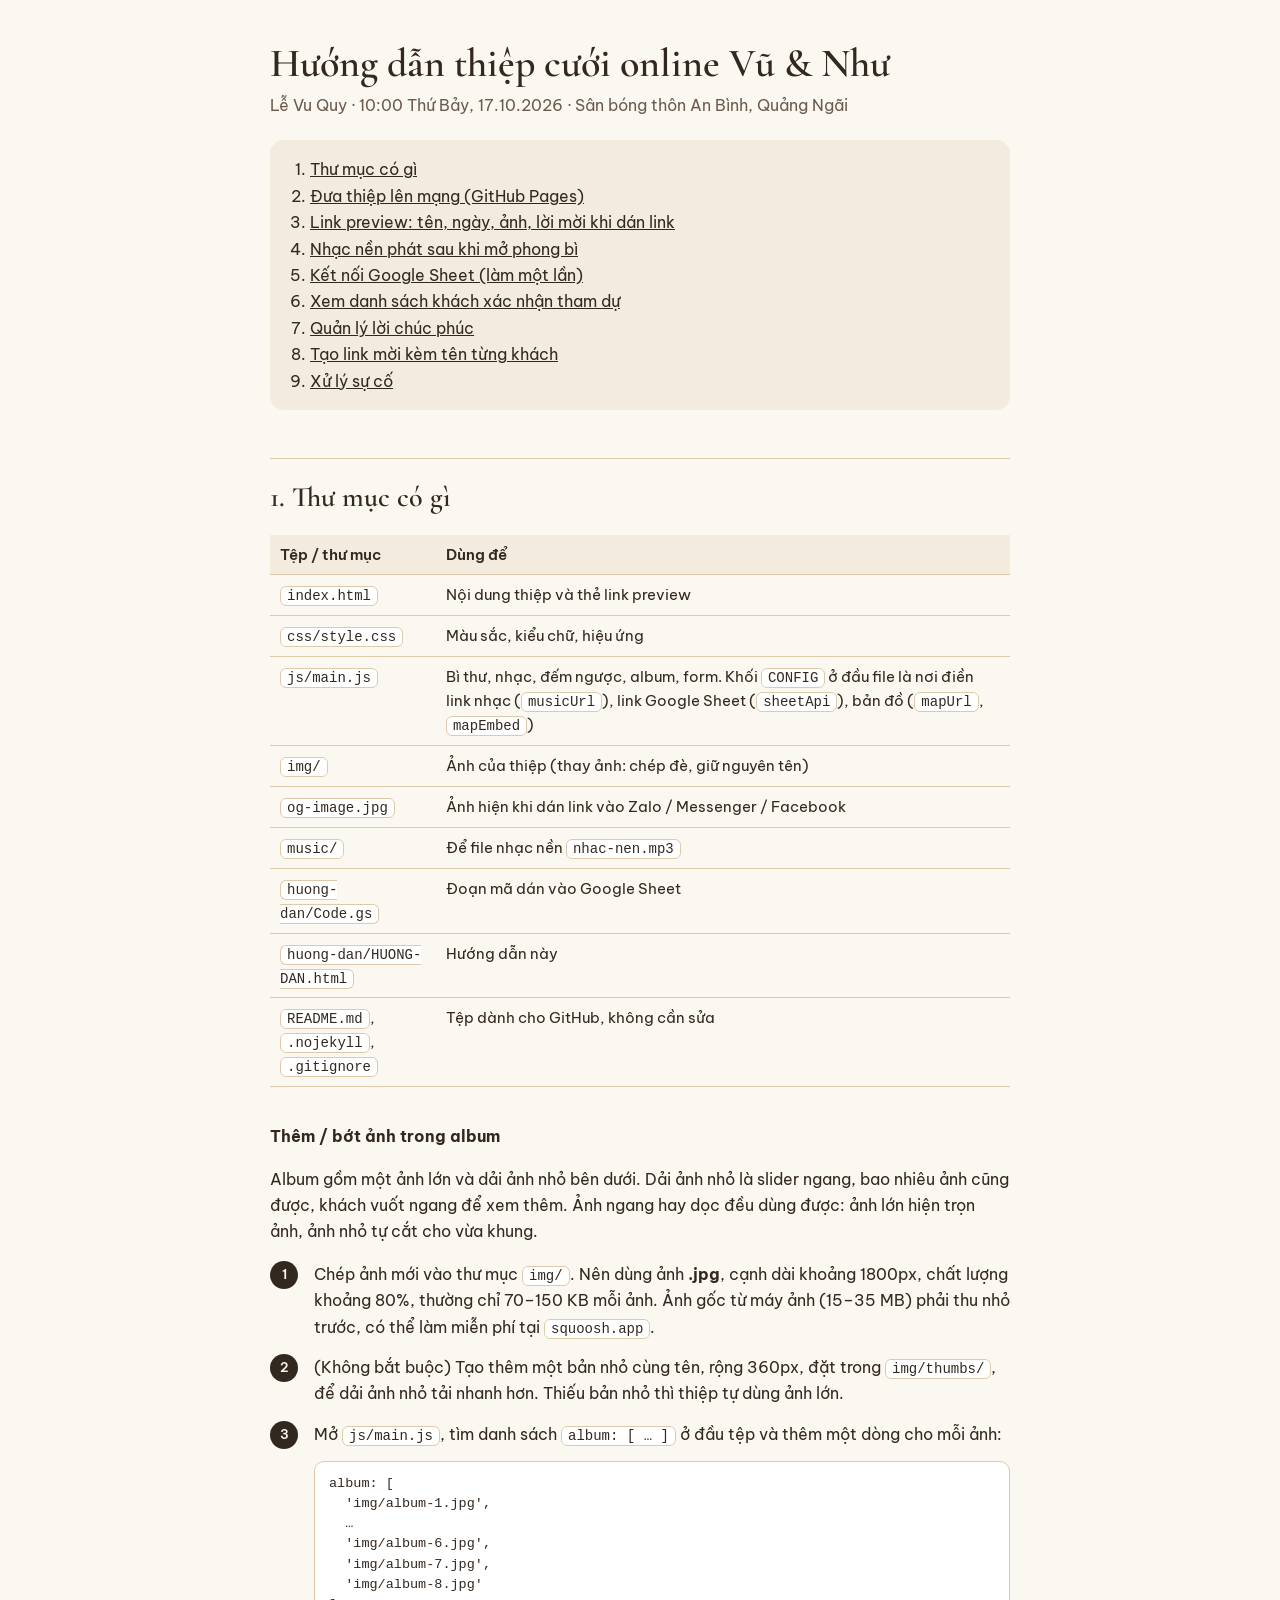
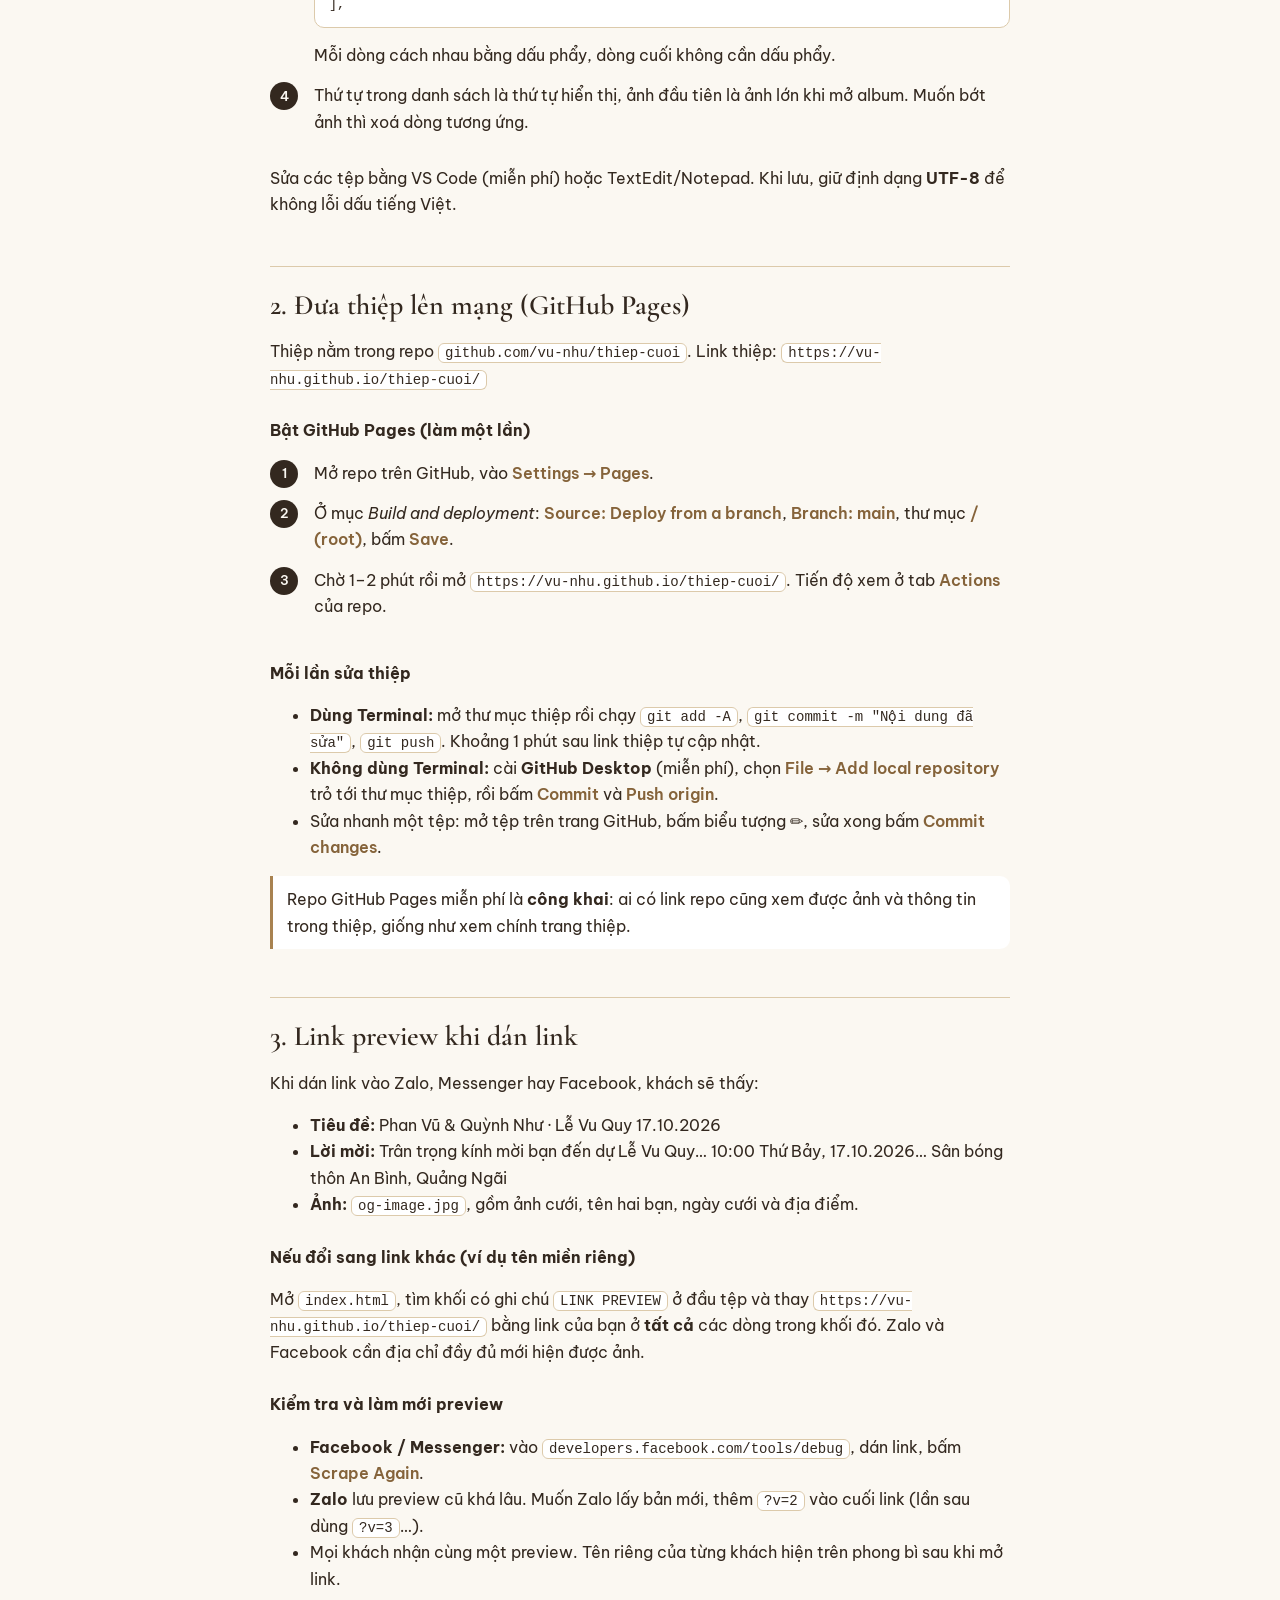
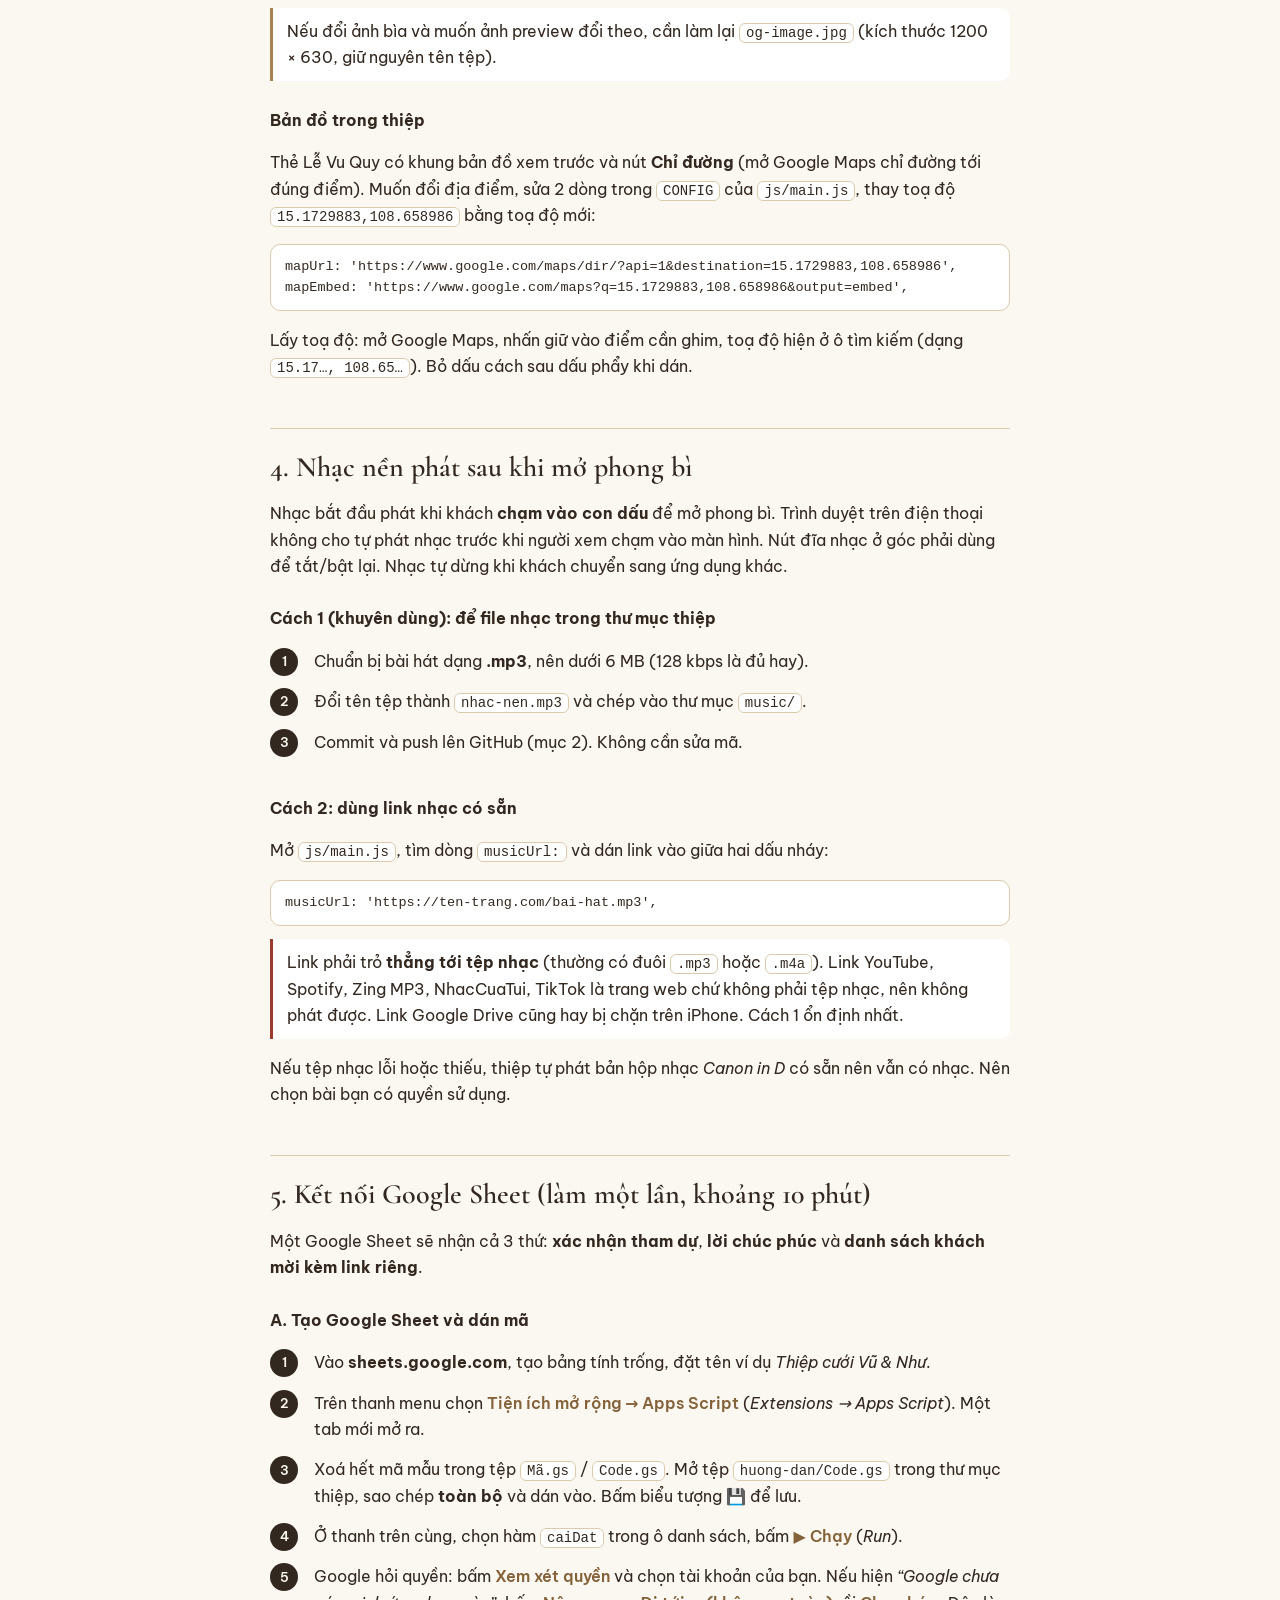
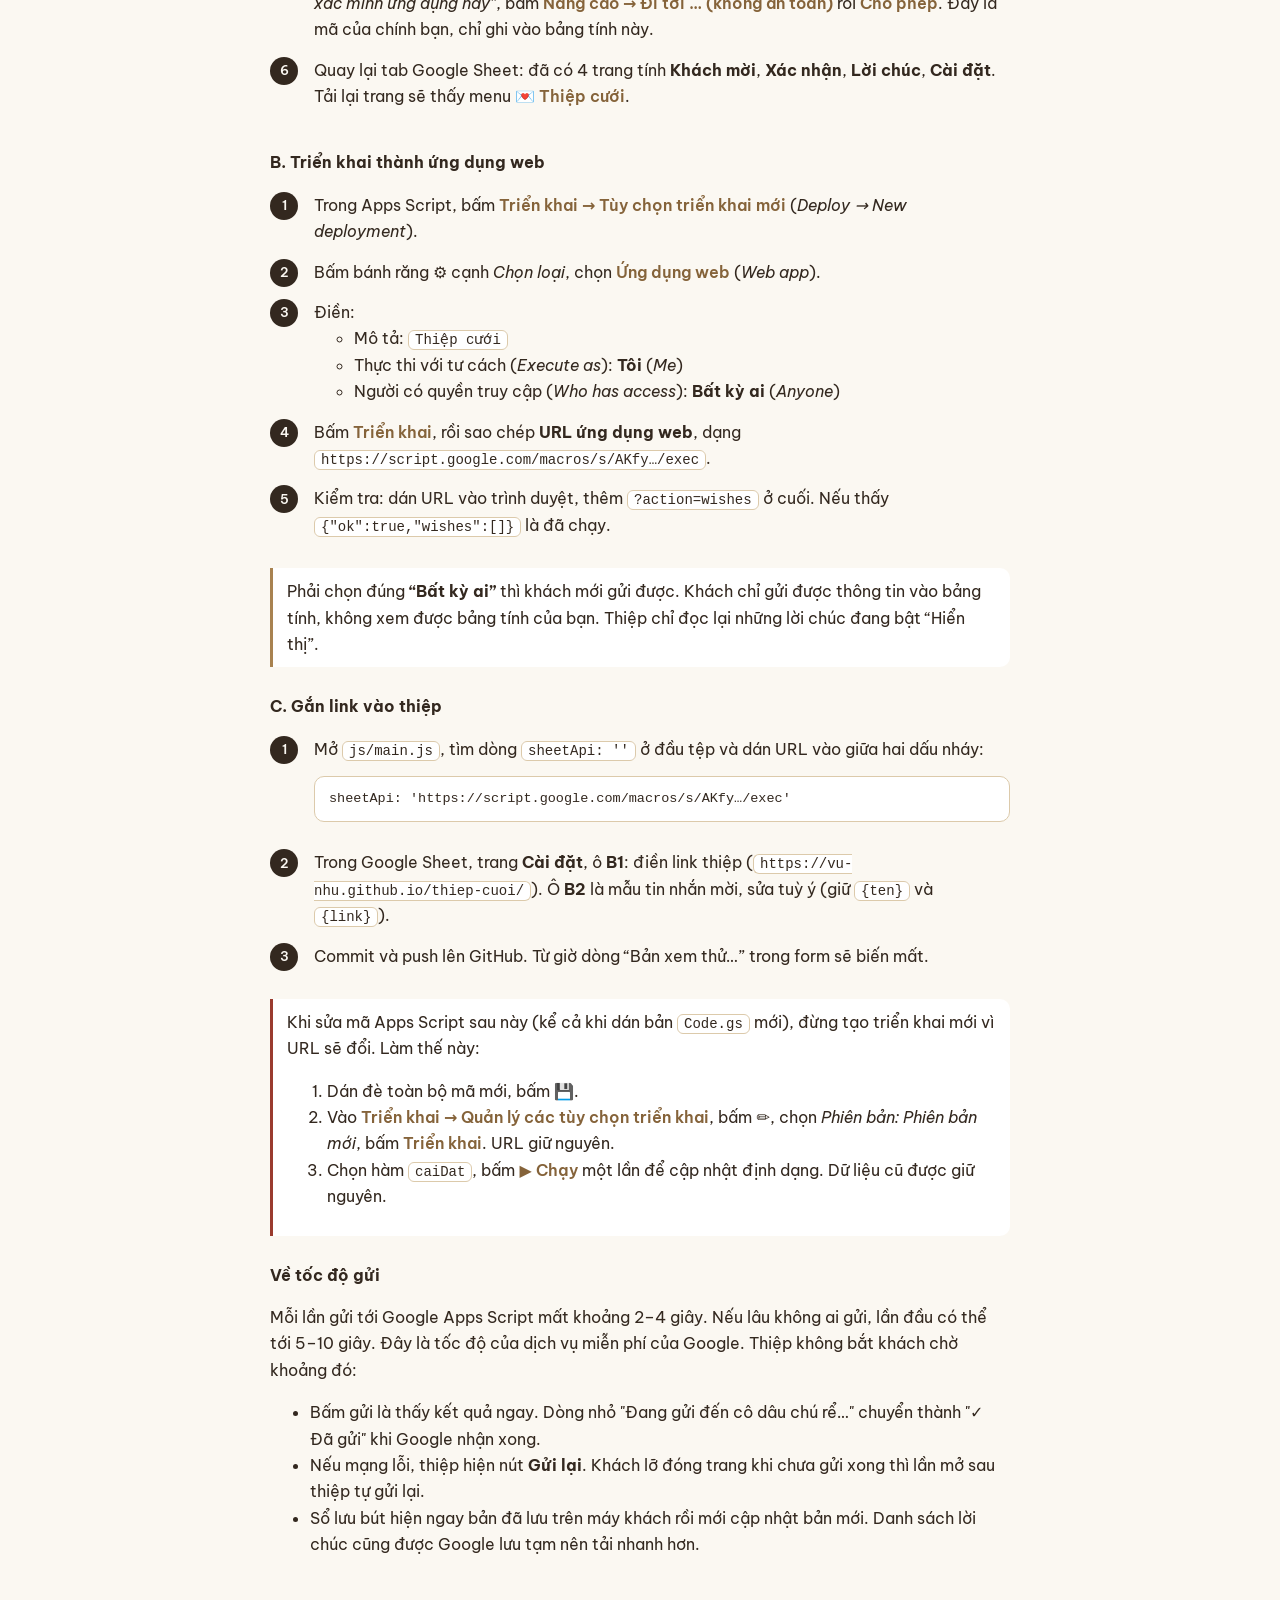
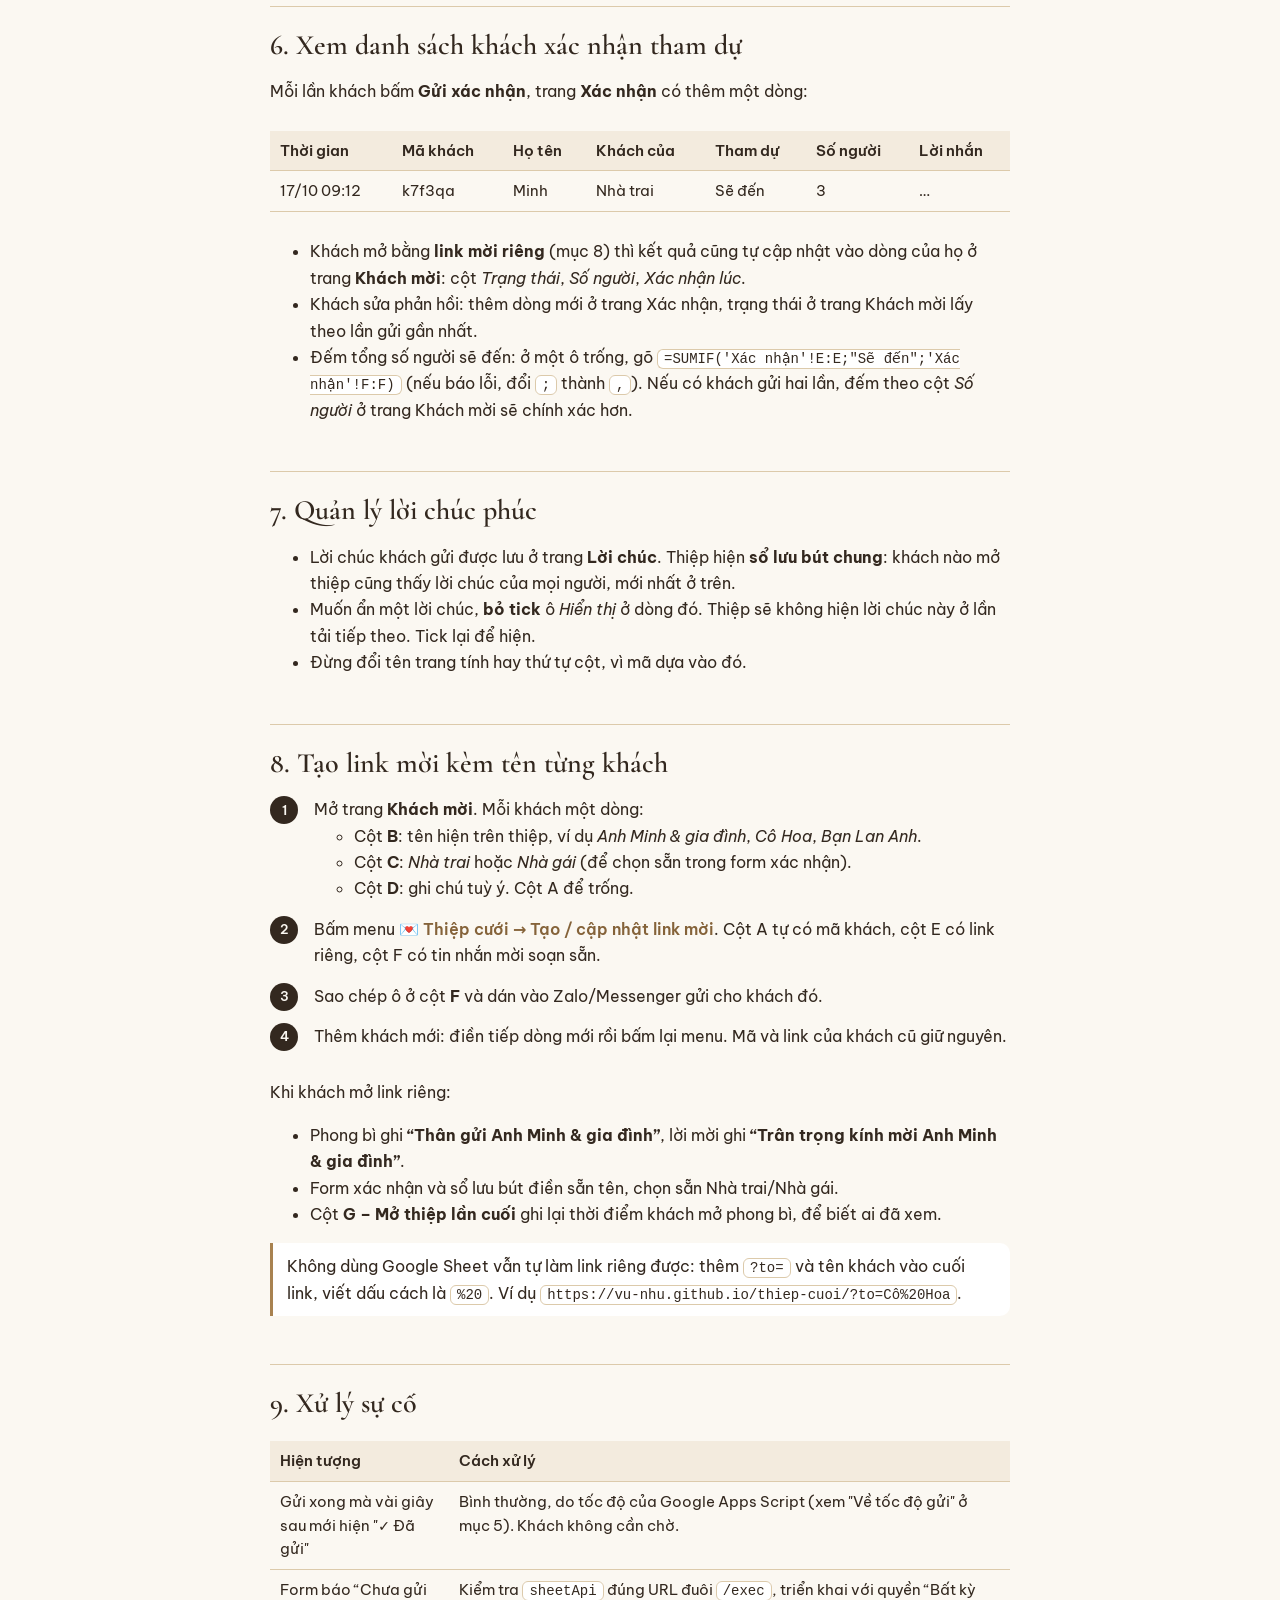
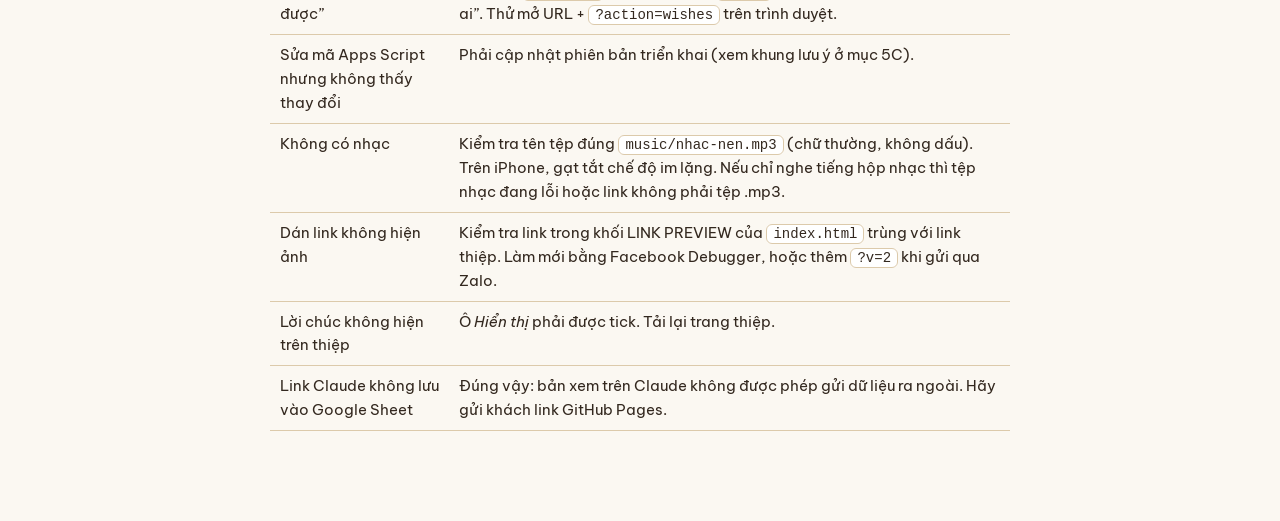
==== huong-dan/HUONG-DAN.html @ 5964a7c5 "Thiệp cưới online Phan Vũ & Quỳnh Như Lễ Vu Quy 17.10.2026. Trang tĩnh cho GitHub Pages: bì thư mở t" ====
<!doctype html>
<html lang="vi">
<head>
<meta charset="utf-8">
<meta name="viewport" content="width=device-width, initial-scale=1">
<title>Hướng dẫn thiệp cưới Vũ &amp; Như</title>
<link rel="stylesheet" href="https://fonts.googleapis.com/css2?family=Be+Vietnam+Pro:wght@400;500;600&family=Cormorant+Garamond:ital,wght@0,600;1,500&display=swap">
<style>
:root { --paper:#FBF8F2; --cream:#F3EBDE; --ink:#33281F; --ink2:#6B5B4D; --gold:#A88250; --gold-d:#85633A; --rule:#DCCAAB; --warn:#9A3B2E; }
* { box-sizing: border-box; }
body { margin: 0; background: var(--paper); color: var(--ink); font: 16px/1.65 "Be Vietnam Pro", system-ui, sans-serif; }
main { max-width: 780px; margin: 0 auto; padding: 40px 20px 80px; }
h1 { font: 600 40px/1.15 "Cormorant Garamond", Georgia, serif; margin: 0 0 6px; text-wrap: balance; }
h2 { font: 600 28px/1.2 "Cormorant Garamond", Georgia, serif; margin: 48px 0 10px; padding-top: 22px; border-top: 1px solid var(--rule); }
h3 { font-size: 16px; margin: 26px 0 6px; }
p.sub { color: var(--ink2); margin: 0 0 22px; }
nav { background: var(--cream); border-radius: 14px; padding: 16px 20px; }
nav ol { margin: 0; padding-left: 20px; } nav a { color: var(--ink); }
ol.steps { padding-left: 0; list-style: none; counter-reset: s; }
ol.steps > li { counter-increment: s; position: relative; padding: 0 0 14px 44px; }
ol.steps > li::before { content: counter(s); position: absolute; left: 0; top: 0; width: 28px; height: 28px; border-radius: 50%; background: var(--ink); color: var(--paper); font-size: 13px; font-weight: 600; display: grid; place-items: center; }
code, kbd { font: 14px/1.4 ui-monospace, SFMono-Regular, Menlo, monospace; background: #fff; border: 1px solid var(--rule); border-radius: 6px; padding: 1px 6px; overflow-wrap: anywhere; }
pre { background: #fff; border: 1px solid var(--rule); border-radius: 10px; padding: 12px 14px; overflow-x: auto; font: 13.5px/1.5 ui-monospace, Menlo, monospace; }
.menu { font-weight: 600; color: var(--gold-d); }
.note { background: #fff; border-left: 3px solid var(--gold); padding: 10px 14px; border-radius: 0 10px 10px 0; margin: 12px 0; }
.warn { border-left-color: var(--warn); }
table { width: 100%; border-collapse: collapse; margin: 10px 0; font-size: 14.5px; }
th, td { text-align: left; padding: 8px 10px; border-bottom: 1px solid var(--rule); vertical-align: top; }
th { background: var(--cream); font-weight: 600; }
.wrap { overflow-x: auto; }
</style>
</head>
<body>
<main>
<h1>Hướng dẫn thiệp cưới online Vũ &amp; Như</h1>
<p class="sub">Lễ Vu Quy · 10:00 Thứ Bảy, 17.10.2026 · Sân bóng thôn An Bình, Quảng Ngãi</p>

<nav>
<ol>
  <li><a href="#cau-truc">Thư mục có gì</a></li>
  <li><a href="#github">Đưa thiệp lên mạng (GitHub Pages)</a></li>
  <li><a href="#preview">Link preview: tên, ngày, ảnh, lời mời khi dán link</a></li>
  <li><a href="#nhac">Nhạc nền phát sau khi mở phong bì</a></li>
  <li><a href="#sheet">Kết nối Google Sheet (làm một lần)</a></li>
  <li><a href="#rsvp">Xem danh sách khách xác nhận tham dự</a></li>
  <li><a href="#loi-chuc">Quản lý lời chúc phúc</a></li>
  <li><a href="#link-moi">Tạo link mời kèm tên từng khách</a></li>
  <li><a href="#su-co">Xử lý sự cố</a></li>
</ol>
</nav>

<h2 id="cau-truc">1. Thư mục có gì</h2>
<div class="wrap"><table>
<tr><th>Tệp / thư mục</th><th>Dùng để</th></tr>
<tr><td><code>index.html</code></td><td>Nội dung thiệp và thẻ link preview</td></tr>
<tr><td><code>css/style.css</code></td><td>Màu sắc, kiểu chữ, hiệu ứng</td></tr>
<tr><td><code>js/main.js</code></td><td>Bì thư, nhạc, đếm ngược, album, form. Khối <code>CONFIG</code> ở đầu file là nơi điền link nhạc (<code>musicUrl</code>), link Google Sheet (<code>sheetApi</code>), bản đồ (<code>mapUrl</code>, <code>mapEmbed</code>)</td></tr>
<tr><td><code>img/</code></td><td>Ảnh của thiệp (thay ảnh: chép đè, giữ nguyên tên)</td></tr>
<tr><td><code>og-image.jpg</code></td><td>Ảnh hiện khi dán link vào Zalo / Messenger / Facebook</td></tr>
<tr><td><code>music/</code></td><td>Để file nhạc nền <code>nhac-nen.mp3</code></td></tr>
<tr><td><code>huong-dan/Code.gs</code></td><td>Đoạn mã dán vào Google Sheet</td></tr>
<tr><td><code>huong-dan/HUONG-DAN.html</code></td><td>Hướng dẫn này</td></tr>
<tr><td><code>README.md</code>, <code>.nojekyll</code>, <code>.gitignore</code></td><td>Tệp dành cho GitHub, không cần sửa</td></tr>
</table></div>
<h3>Thêm / bớt ảnh trong album</h3>
<p>Album gồm một ảnh lớn và dải ảnh nhỏ bên dưới. Dải ảnh nhỏ là slider ngang, bao nhiêu ảnh cũng được, khách vuốt ngang để xem thêm. Ảnh ngang hay dọc đều dùng được: ảnh lớn hiện trọn ảnh, ảnh nhỏ tự cắt cho vừa khung.</p>
<ol class="steps">
  <li>Chép ảnh mới vào thư mục <code>img/</code>. Nên dùng ảnh <strong>.jpg</strong>, cạnh dài khoảng 1800px, chất lượng khoảng 80%, thường chỉ 70–150 KB mỗi ảnh. Ảnh gốc từ máy ảnh (15–35 MB) phải thu nhỏ trước, có thể làm miễn phí tại <code>squoosh.app</code>.</li>
  <li>(Không bắt buộc) Tạo thêm một bản nhỏ cùng tên, rộng 360px, đặt trong <code>img/thumbs/</code>, để dải ảnh nhỏ tải nhanh hơn. Thiếu bản nhỏ thì thiệp tự dùng ảnh lớn.</li>
  <li>Mở <code>js/main.js</code>, tìm danh sách <code>album: [ … ]</code> ở đầu tệp và thêm một dòng cho mỗi ảnh:
<pre>album: [
  'img/album-1.jpg',
  …
  'img/album-6.jpg',
  'img/album-7.jpg',
  'img/album-8.jpg'
],</pre>
  Mỗi dòng cách nhau bằng dấu phẩy, dòng cuối không cần dấu phẩy.</li>
  <li>Thứ tự trong danh sách là thứ tự hiển thị, ảnh đầu tiên là ảnh lớn khi mở album. Muốn bớt ảnh thì xoá dòng tương ứng.</li>
</ol>
<p>Sửa các tệp bằng VS Code (miễn phí) hoặc TextEdit/Notepad. Khi lưu, giữ định dạng <strong>UTF-8</strong> để không lỗi dấu tiếng Việt.</p>

<h2 id="github">2. Đưa thiệp lên mạng (GitHub Pages)</h2>
<p>Thiệp nằm trong repo <code>github.com/vu-nhu/thiep-cuoi</code>. Link thiệp: <code>https://vu-nhu.github.io/thiep-cuoi/</code></p>
<h3>Bật GitHub Pages (làm một lần)</h3>
<ol class="steps">
  <li>Mở repo trên GitHub, vào <span class="menu">Settings → Pages</span>.</li>
  <li>Ở mục <em>Build and deployment</em>: <span class="menu">Source: Deploy from a branch</span>, <span class="menu">Branch: main</span>, thư mục <span class="menu">/ (root)</span>, bấm <span class="menu">Save</span>.</li>
  <li>Chờ 1–2 phút rồi mở <code>https://vu-nhu.github.io/thiep-cuoi/</code>. Tiến độ xem ở tab <span class="menu">Actions</span> của repo.</li>
</ol>
<h3>Mỗi lần sửa thiệp</h3>
<ul>
  <li><strong>Dùng Terminal:</strong> mở thư mục thiệp rồi chạy <code>git add -A</code>, <code>git commit -m "Nội dung đã sửa"</code>, <code>git push</code>. Khoảng 1 phút sau link thiệp tự cập nhật.</li>
  <li><strong>Không dùng Terminal:</strong> cài <strong>GitHub Desktop</strong> (miễn phí), chọn <span class="menu">File → Add local repository</span> trỏ tới thư mục thiệp, rồi bấm <span class="menu">Commit</span> và <span class="menu">Push origin</span>.</li>
  <li>Sửa nhanh một tệp: mở tệp trên trang GitHub, bấm biểu tượng ✏️, sửa xong bấm <span class="menu">Commit changes</span>.</li>
</ul>
<div class="note">Repo GitHub Pages miễn phí là <strong>công khai</strong>: ai có link repo cũng xem được ảnh và thông tin trong thiệp, giống như xem chính trang thiệp.</div>

<h2 id="preview">3. Link preview khi dán link</h2>
<p>Khi dán link vào Zalo, Messenger hay Facebook, khách sẽ thấy:</p>
<ul>
  <li><strong>Tiêu đề:</strong> Phan Vũ &amp; Quỳnh Như · Lễ Vu Quy 17.10.2026</li>
  <li><strong>Lời mời:</strong> Trân trọng kính mời bạn đến dự Lễ Vu Quy… 10:00 Thứ Bảy, 17.10.2026… Sân bóng thôn An Bình, Quảng Ngãi</li>
  <li><strong>Ảnh:</strong> <code>og-image.jpg</code>, gồm ảnh cưới, tên hai bạn, ngày cưới và địa điểm.</li>
</ul>
<h3>Nếu đổi sang link khác (ví dụ tên miền riêng)</h3>
<p>Mở <code>index.html</code>, tìm khối có ghi chú <code>LINK PREVIEW</code> ở đầu tệp và thay <code>https://vu-nhu.github.io/thiep-cuoi/</code> bằng link của bạn ở <strong>tất cả</strong> các dòng trong khối đó. Zalo và Facebook cần địa chỉ đầy đủ mới hiện được ảnh.</p>
<h3>Kiểm tra và làm mới preview</h3>
<ul>
  <li><strong>Facebook / Messenger:</strong> vào <code>developers.facebook.com/tools/debug</code>, dán link, bấm <span class="menu">Scrape Again</span>.</li>
  <li><strong>Zalo</strong> lưu preview cũ khá lâu. Muốn Zalo lấy bản mới, thêm <code>?v=2</code> vào cuối link (lần sau dùng <code>?v=3</code>…).</li>
  <li>Mọi khách nhận cùng một preview. Tên riêng của từng khách hiện trên phong bì sau khi mở link.</li>
</ul>
<div class="note">Nếu đổi ảnh bìa và muốn ảnh preview đổi theo, cần làm lại <code>og-image.jpg</code> (kích thước 1200 × 630, giữ nguyên tên tệp).</div>

<h3>Bản đồ trong thiệp</h3>
<p>Thẻ Lễ Vu Quy có khung bản đồ xem trước và nút <strong>Chỉ đường</strong> (mở Google Maps chỉ đường tới đúng điểm). Muốn đổi địa điểm, sửa 2 dòng trong <code>CONFIG</code> của <code>js/main.js</code>, thay toạ độ <code>15.1729883,108.658986</code> bằng toạ độ mới:</p>
<pre>mapUrl: 'https://www.google.com/maps/dir/?api=1&amp;destination=15.1729883,108.658986',
mapEmbed: 'https://www.google.com/maps?q=15.1729883,108.658986&amp;output=embed',</pre>
<p>Lấy toạ độ: mở Google Maps, nhấn giữ vào điểm cần ghim, toạ độ hiện ở ô tìm kiếm (dạng <code>15.17…, 108.65…</code>). Bỏ dấu cách sau dấu phẩy khi dán.</p>

<h2 id="nhac">4. Nhạc nền phát sau khi mở phong bì</h2>
<p>Nhạc bắt đầu phát khi khách <strong>chạm vào con dấu</strong> để mở phong bì. Trình duyệt trên điện thoại không cho tự phát nhạc trước khi người xem chạm vào màn hình. Nút đĩa nhạc ở góc phải dùng để tắt/bật lại. Nhạc tự dừng khi khách chuyển sang ứng dụng khác.</p>
<h3>Cách 1 (khuyên dùng): để file nhạc trong thư mục thiệp</h3>
<ol class="steps">
  <li>Chuẩn bị bài hát dạng <strong>.mp3</strong>, nên dưới 6 MB (128 kbps là đủ hay).</li>
  <li>Đổi tên tệp thành <code>nhac-nen.mp3</code> và chép vào thư mục <code>music/</code>.</li>
  <li>Commit và push lên GitHub (mục 2). Không cần sửa mã.</li>
</ol>
<h3>Cách 2: dùng link nhạc có sẵn</h3>
<p>Mở <code>js/main.js</code>, tìm dòng <code>musicUrl:</code> và dán link vào giữa hai dấu nháy:</p>
<pre>musicUrl: 'https://ten-trang.com/bai-hat.mp3',</pre>
<div class="note warn">Link phải trỏ <strong>thẳng tới tệp nhạc</strong> (thường có đuôi <code>.mp3</code> hoặc <code>.m4a</code>). Link YouTube, Spotify, Zing MP3, NhacCuaTui, TikTok là trang web chứ không phải tệp nhạc, nên không phát được. Link Google Drive cũng hay bị chặn trên iPhone. Cách 1 ổn định nhất.</div>
<p>Nếu tệp nhạc lỗi hoặc thiếu, thiệp tự phát bản hộp nhạc <em>Canon in D</em> có sẵn nên vẫn có nhạc. Nên chọn bài bạn có quyền sử dụng.</p>

<h2 id="sheet">5. Kết nối Google Sheet (làm một lần, khoảng 10 phút)</h2>
<p>Một Google Sheet sẽ nhận cả 3 thứ: <strong>xác nhận tham dự</strong>, <strong>lời chúc phúc</strong> và <strong>danh sách khách mời kèm link riêng</strong>.</p>

<h3>A. Tạo Google Sheet và dán mã</h3>
<ol class="steps">
  <li>Vào <strong>sheets.google.com</strong>, tạo bảng tính trống, đặt tên ví dụ <em>Thiệp cưới Vũ &amp; Như</em>.</li>
  <li>Trên thanh menu chọn <span class="menu">Tiện ích mở rộng → Apps Script</span> (<em>Extensions → Apps Script</em>). Một tab mới mở ra.</li>
  <li>Xoá hết mã mẫu trong tệp <code>Mã.gs</code> / <code>Code.gs</code>. Mở tệp <code>huong-dan/Code.gs</code> trong thư mục thiệp, sao chép <strong>toàn bộ</strong> và dán vào. Bấm biểu tượng 💾 để lưu.</li>
  <li>Ở thanh trên cùng, chọn hàm <code>caiDat</code> trong ô danh sách, bấm <span class="menu">▶ Chạy</span> (<em>Run</em>).</li>
  <li>Google hỏi quyền: bấm <span class="menu">Xem xét quyền</span> và chọn tài khoản của bạn. Nếu hiện <em>“Google chưa xác minh ứng dụng này”</em>, bấm <span class="menu">Nâng cao → Đi tới … (không an toàn)</span> rồi <span class="menu">Cho phép</span>. Đây là mã của chính bạn, chỉ ghi vào bảng tính này.</li>
  <li>Quay lại tab Google Sheet: đã có 4 trang tính <strong>Khách mời</strong>, <strong>Xác nhận</strong>, <strong>Lời chúc</strong>, <strong>Cài đặt</strong>. Tải lại trang sẽ thấy menu <span class="menu">💌 Thiệp cưới</span>.</li>
</ol>

<h3>B. Triển khai thành ứng dụng web</h3>
<ol class="steps">
  <li>Trong Apps Script, bấm <span class="menu">Triển khai → Tùy chọn triển khai mới</span> (<em>Deploy → New deployment</em>).</li>
  <li>Bấm bánh răng ⚙ cạnh <em>Chọn loại</em>, chọn <span class="menu">Ứng dụng web</span> (<em>Web app</em>).</li>
  <li>Điền:
    <ul>
      <li>Mô tả: <code>Thiệp cưới</code></li>
      <li>Thực thi với tư cách (<em>Execute as</em>): <strong>Tôi</strong> (<em>Me</em>)</li>
      <li>Người có quyền truy cập (<em>Who has access</em>): <strong>Bất kỳ ai</strong> (<em>Anyone</em>)</li>
    </ul>
  </li>
  <li>Bấm <span class="menu">Triển khai</span>, rồi sao chép <strong>URL ứng dụng web</strong>, dạng <code>https://script.google.com/macros/s/AKfy…/exec</code>.</li>
  <li>Kiểm tra: dán URL vào trình duyệt, thêm <code>?action=wishes</code> ở cuối. Nếu thấy <code>{"ok":true,"wishes":[]}</code> là đã chạy.</li>
</ol>
<div class="note">Phải chọn đúng <strong>“Bất kỳ ai”</strong> thì khách mới gửi được. Khách chỉ gửi được thông tin vào bảng tính, không xem được bảng tính của bạn. Thiệp chỉ đọc lại những lời chúc đang bật “Hiển thị”.</div>

<h3>C. Gắn link vào thiệp</h3>
<ol class="steps">
  <li>Mở <code>js/main.js</code>, tìm dòng <code>sheetApi: ''</code> ở đầu tệp và dán URL vào giữa hai dấu nháy:
<pre>sheetApi: 'https://script.google.com/macros/s/AKfy…/exec'</pre></li>
  <li>Trong Google Sheet, trang <strong>Cài đặt</strong>, ô <strong>B1</strong>: điền link thiệp (<code>https://vu-nhu.github.io/thiep-cuoi/</code>). Ô <strong>B2</strong> là mẫu tin nhắn mời, sửa tuỳ ý (giữ <code>{ten}</code> và <code>{link}</code>).</li>
  <li>Commit và push lên GitHub. Từ giờ dòng “Bản xem thử…” trong form sẽ biến mất.</li>
</ol>
<div class="note warn">Khi sửa mã Apps Script sau này (kể cả khi dán bản <code>Code.gs</code> mới), đừng tạo triển khai mới vì URL sẽ đổi. Làm thế này:
<ol>
  <li>Dán đè toàn bộ mã mới, bấm 💾.</li>
  <li>Vào <span class="menu">Triển khai → Quản lý các tùy chọn triển khai</span>, bấm ✏️, chọn <em>Phiên bản: Phiên bản mới</em>, bấm <span class="menu">Triển khai</span>. URL giữ nguyên.</li>
  <li>Chọn hàm <code>caiDat</code>, bấm <span class="menu">▶ Chạy</span> một lần để cập nhật định dạng. Dữ liệu cũ được giữ nguyên.</li>
</ol></div>
<h3>Về tốc độ gửi</h3>
<p>Mỗi lần gửi tới Google Apps Script mất khoảng 2–4 giây. Nếu lâu không ai gửi, lần đầu có thể tới 5–10 giây. Đây là tốc độ của dịch vụ miễn phí của Google. Thiệp không bắt khách chờ khoảng đó:</p>
<ul>
  <li>Bấm gửi là thấy kết quả ngay. Dòng nhỏ "Đang gửi đến cô dâu chú rể…" chuyển thành "✓ Đã gửi" khi Google nhận xong.</li>
  <li>Nếu mạng lỗi, thiệp hiện nút <strong>Gửi lại</strong>. Khách lỡ đóng trang khi chưa gửi xong thì lần mở sau thiệp tự gửi lại.</li>
  <li>Sổ lưu bút hiện ngay bản đã lưu trên máy khách rồi mới cập nhật bản mới. Danh sách lời chúc cũng được Google lưu tạm nên tải nhanh hơn.</li>
</ul>

<h2 id="rsvp">6. Xem danh sách khách xác nhận tham dự</h2>
<p>Mỗi lần khách bấm <strong>Gửi xác nhận</strong>, trang <strong>Xác nhận</strong> có thêm một dòng:</p>
<div class="wrap"><table>
<tr><th>Thời gian</th><th>Mã khách</th><th>Họ tên</th><th>Khách của</th><th>Tham dự</th><th>Số người</th><th>Lời nhắn</th></tr>
<tr><td>17/10 09:12</td><td>k7f3qa</td><td>Minh</td><td>Nhà trai</td><td>Sẽ đến</td><td>3</td><td>…</td></tr>
</table></div>
<ul>
  <li>Khách mở bằng <strong>link mời riêng</strong> (mục 8) thì kết quả cũng tự cập nhật vào dòng của họ ở trang <strong>Khách mời</strong>: cột <em>Trạng thái</em>, <em>Số người</em>, <em>Xác nhận lúc</em>.</li>
  <li>Khách sửa phản hồi: thêm dòng mới ở trang Xác nhận, trạng thái ở trang Khách mời lấy theo lần gửi gần nhất.</li>
  <li>Đếm tổng số người sẽ đến: ở một ô trống, gõ <code>=SUMIF('Xác nhận'!E:E;"Sẽ đến";'Xác nhận'!F:F)</code> (nếu báo lỗi, đổi <code>;</code> thành <code>,</code>). Nếu có khách gửi hai lần, đếm theo cột <em>Số người</em> ở trang Khách mời sẽ chính xác hơn.</li>
</ul>

<h2 id="loi-chuc">7. Quản lý lời chúc phúc</h2>
<ul>
  <li>Lời chúc khách gửi được lưu ở trang <strong>Lời chúc</strong>. Thiệp hiện <strong>sổ lưu bút chung</strong>: khách nào mở thiệp cũng thấy lời chúc của mọi người, mới nhất ở trên.</li>
  <li>Muốn ẩn một lời chúc, <strong>bỏ tick</strong> ô <em>Hiển thị</em> ở dòng đó. Thiệp sẽ không hiện lời chúc này ở lần tải tiếp theo. Tick lại để hiện.</li>
  <li>Đừng đổi tên trang tính hay thứ tự cột, vì mã dựa vào đó.</li>
</ul>

<h2 id="link-moi">8. Tạo link mời kèm tên từng khách</h2>
<ol class="steps">
  <li>Mở trang <strong>Khách mời</strong>. Mỗi khách một dòng:
    <ul>
      <li>Cột <strong>B</strong>: tên hiện trên thiệp, ví dụ <em>Anh Minh &amp; gia đình</em>, <em>Cô Hoa</em>, <em>Bạn Lan Anh</em>.</li>
      <li>Cột <strong>C</strong>: <em>Nhà trai</em> hoặc <em>Nhà gái</em> (để chọn sẵn trong form xác nhận).</li>
      <li>Cột <strong>D</strong>: ghi chú tuỳ ý. Cột A để trống.</li>
    </ul>
  </li>
  <li>Bấm menu <span class="menu">💌 Thiệp cưới → Tạo / cập nhật link mời</span>. Cột A tự có mã khách, cột E có link riêng, cột F có tin nhắn mời soạn sẵn.</li>
  <li>Sao chép ô ở cột <strong>F</strong> và dán vào Zalo/Messenger gửi cho khách đó.</li>
  <li>Thêm khách mới: điền tiếp dòng mới rồi bấm lại menu. Mã và link của khách cũ giữ nguyên.</li>
</ol>
<p>Khi khách mở link riêng:</p>
<ul>
  <li>Phong bì ghi <strong>“Thân gửi Anh Minh &amp; gia đình”</strong>, lời mời ghi <strong>“Trân trọng kính mời Anh Minh &amp; gia đình”</strong>.</li>
  <li>Form xác nhận và sổ lưu bút điền sẵn tên, chọn sẵn Nhà trai/Nhà gái.</li>
  <li>Cột <strong>G – Mở thiệp lần cuối</strong> ghi lại thời điểm khách mở phong bì, để biết ai đã xem.</li>
</ul>
<div class="note">Không dùng Google Sheet vẫn tự làm link riêng được: thêm <code>?to=</code> và tên khách vào cuối link, viết dấu cách là <code>%20</code>. Ví dụ <code>https://vu-nhu.github.io/thiep-cuoi/?to=Cô%20Hoa</code>.</div>

<h2 id="su-co">9. Xử lý sự cố</h2>
<div class="wrap"><table>
<tr><th>Hiện tượng</th><th>Cách xử lý</th></tr>
<tr><td>Gửi xong mà vài giây sau mới hiện "✓ Đã gửi"</td><td>Bình thường, do tốc độ của Google Apps Script (xem "Về tốc độ gửi" ở mục 5). Khách không cần chờ.</td></tr>
<tr><td>Form báo “Chưa gửi được”</td><td>Kiểm tra <code>sheetApi</code> đúng URL đuôi <code>/exec</code>, triển khai với quyền “Bất kỳ ai”. Thử mở URL + <code>?action=wishes</code> trên trình duyệt.</td></tr>
<tr><td>Sửa mã Apps Script nhưng không thấy thay đổi</td><td>Phải cập nhật phiên bản triển khai (xem khung lưu ý ở mục 5C).</td></tr>
<tr><td>Không có nhạc</td><td>Kiểm tra tên tệp đúng <code>music/nhac-nen.mp3</code> (chữ thường, không dấu). Trên iPhone, gạt tắt chế độ im lặng. Nếu chỉ nghe tiếng hộp nhạc thì tệp nhạc đang lỗi hoặc link không phải tệp .mp3.</td></tr>
<tr><td>Dán link không hiện ảnh</td><td>Kiểm tra link trong khối LINK PREVIEW của <code>index.html</code> trùng với link thiệp. Làm mới bằng Facebook Debugger, hoặc thêm <code>?v=2</code> khi gửi qua Zalo.</td></tr>
<tr><td>Lời chúc không hiện trên thiệp</td><td>Ô <em>Hiển thị</em> phải được tick. Tải lại trang thiệp.</td></tr>
<tr><td>Link Claude không lưu vào Google Sheet</td><td>Đúng vậy: bản xem trên Claude không được phép gửi dữ liệu ra ngoài. Hãy gửi khách link GitHub Pages.</td></tr>
</table></div>
</main>
</body>
</html>
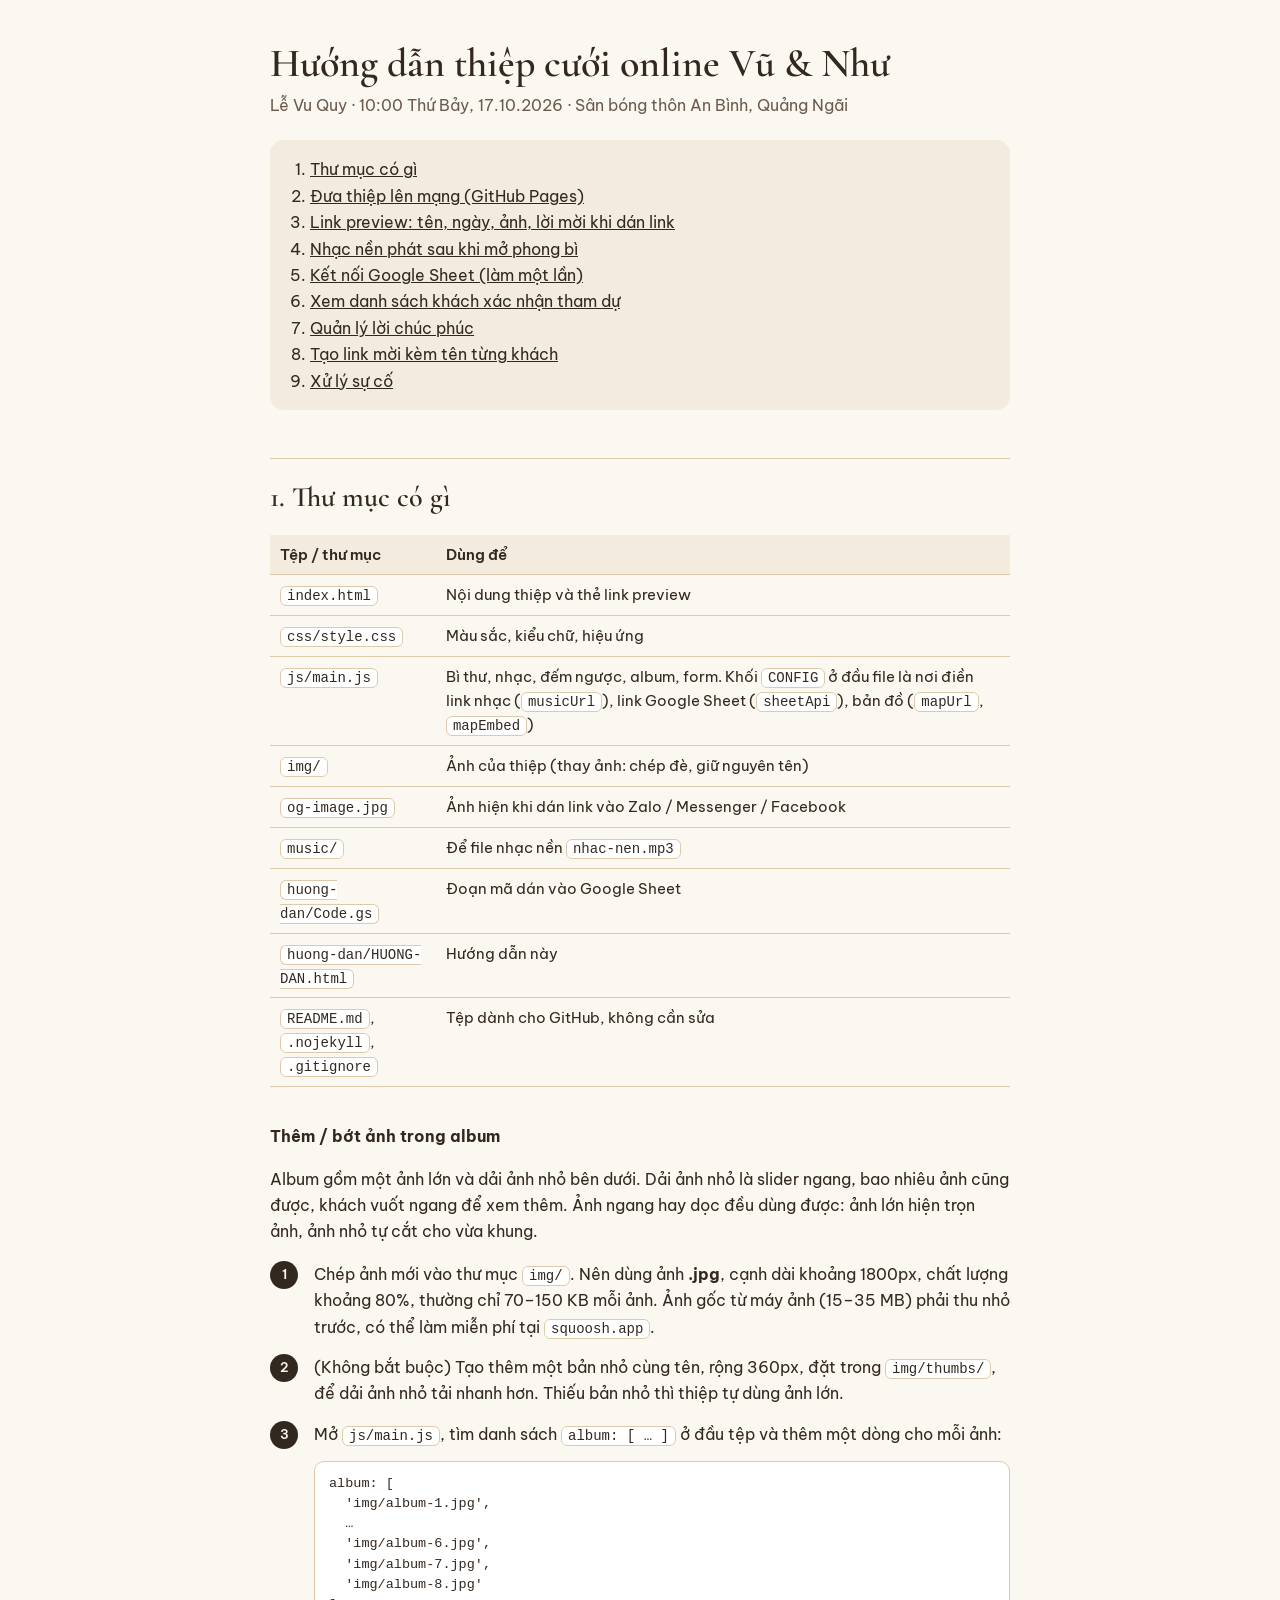
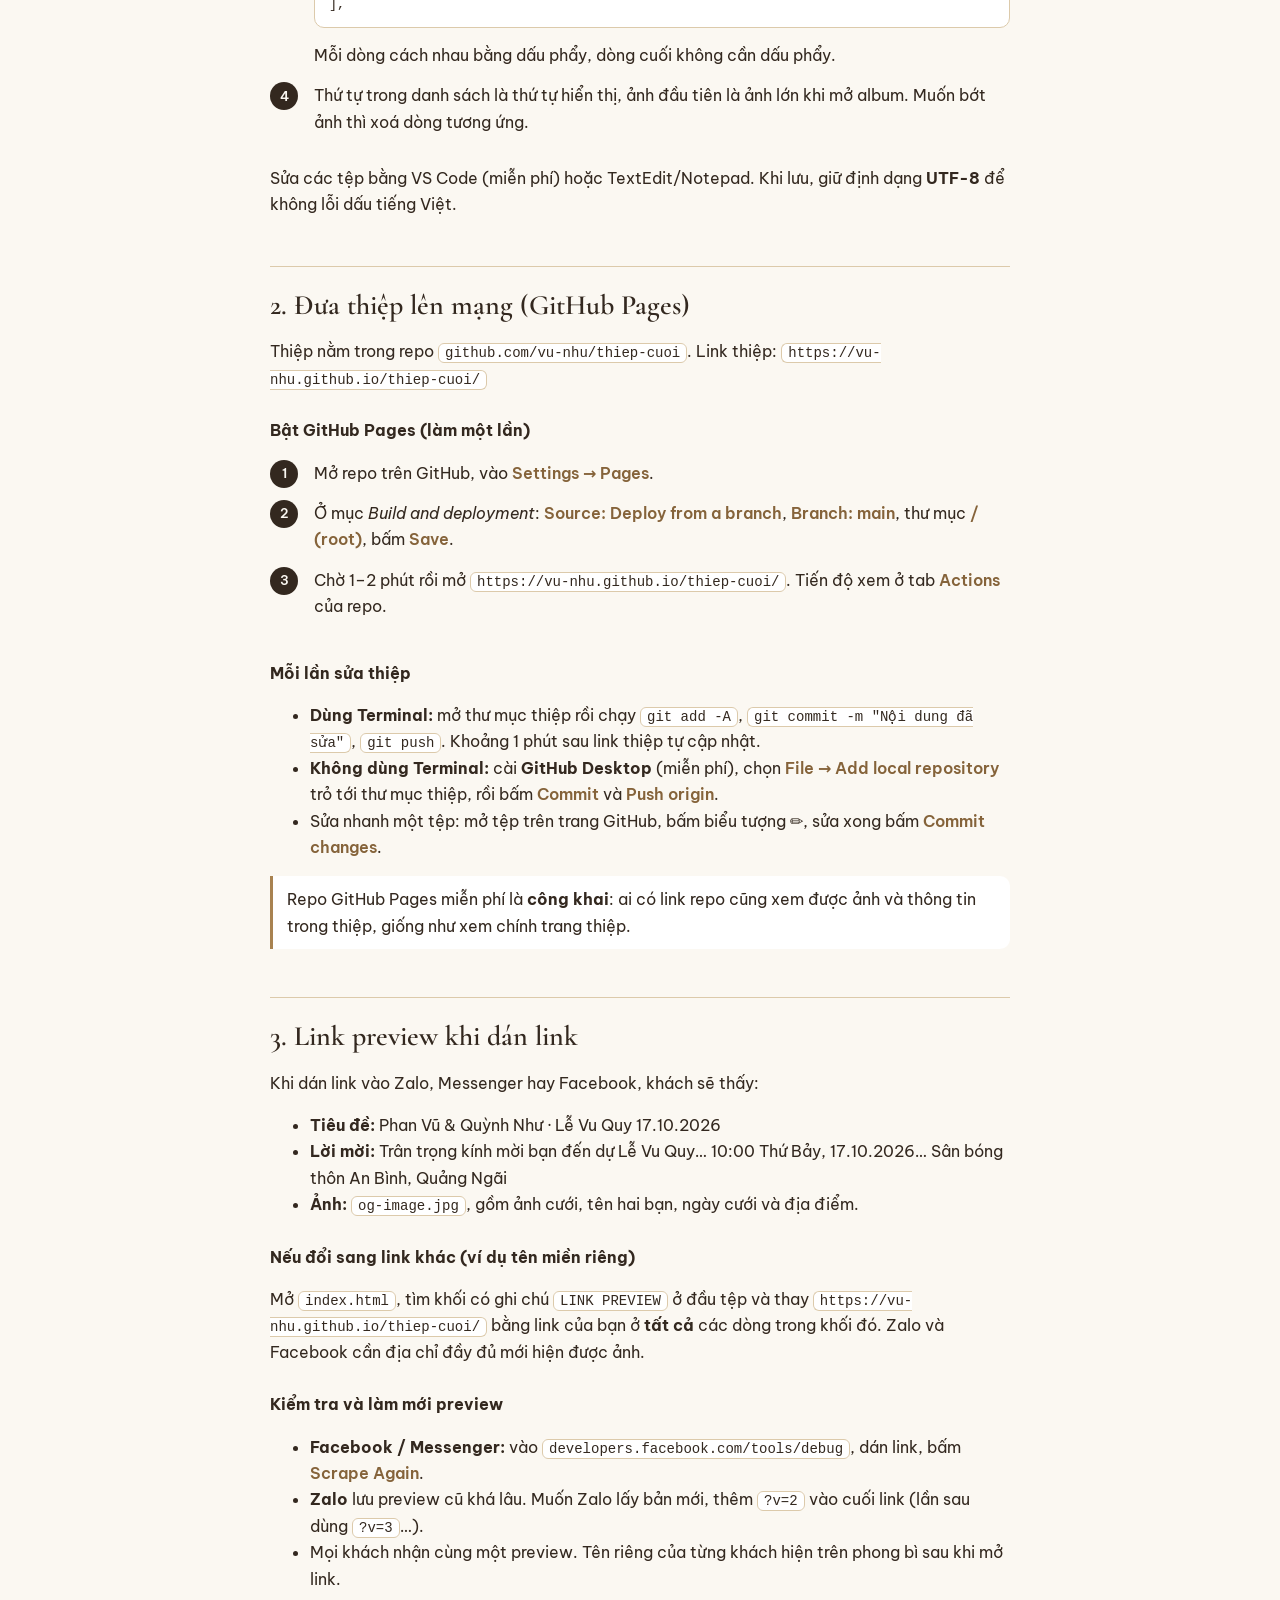
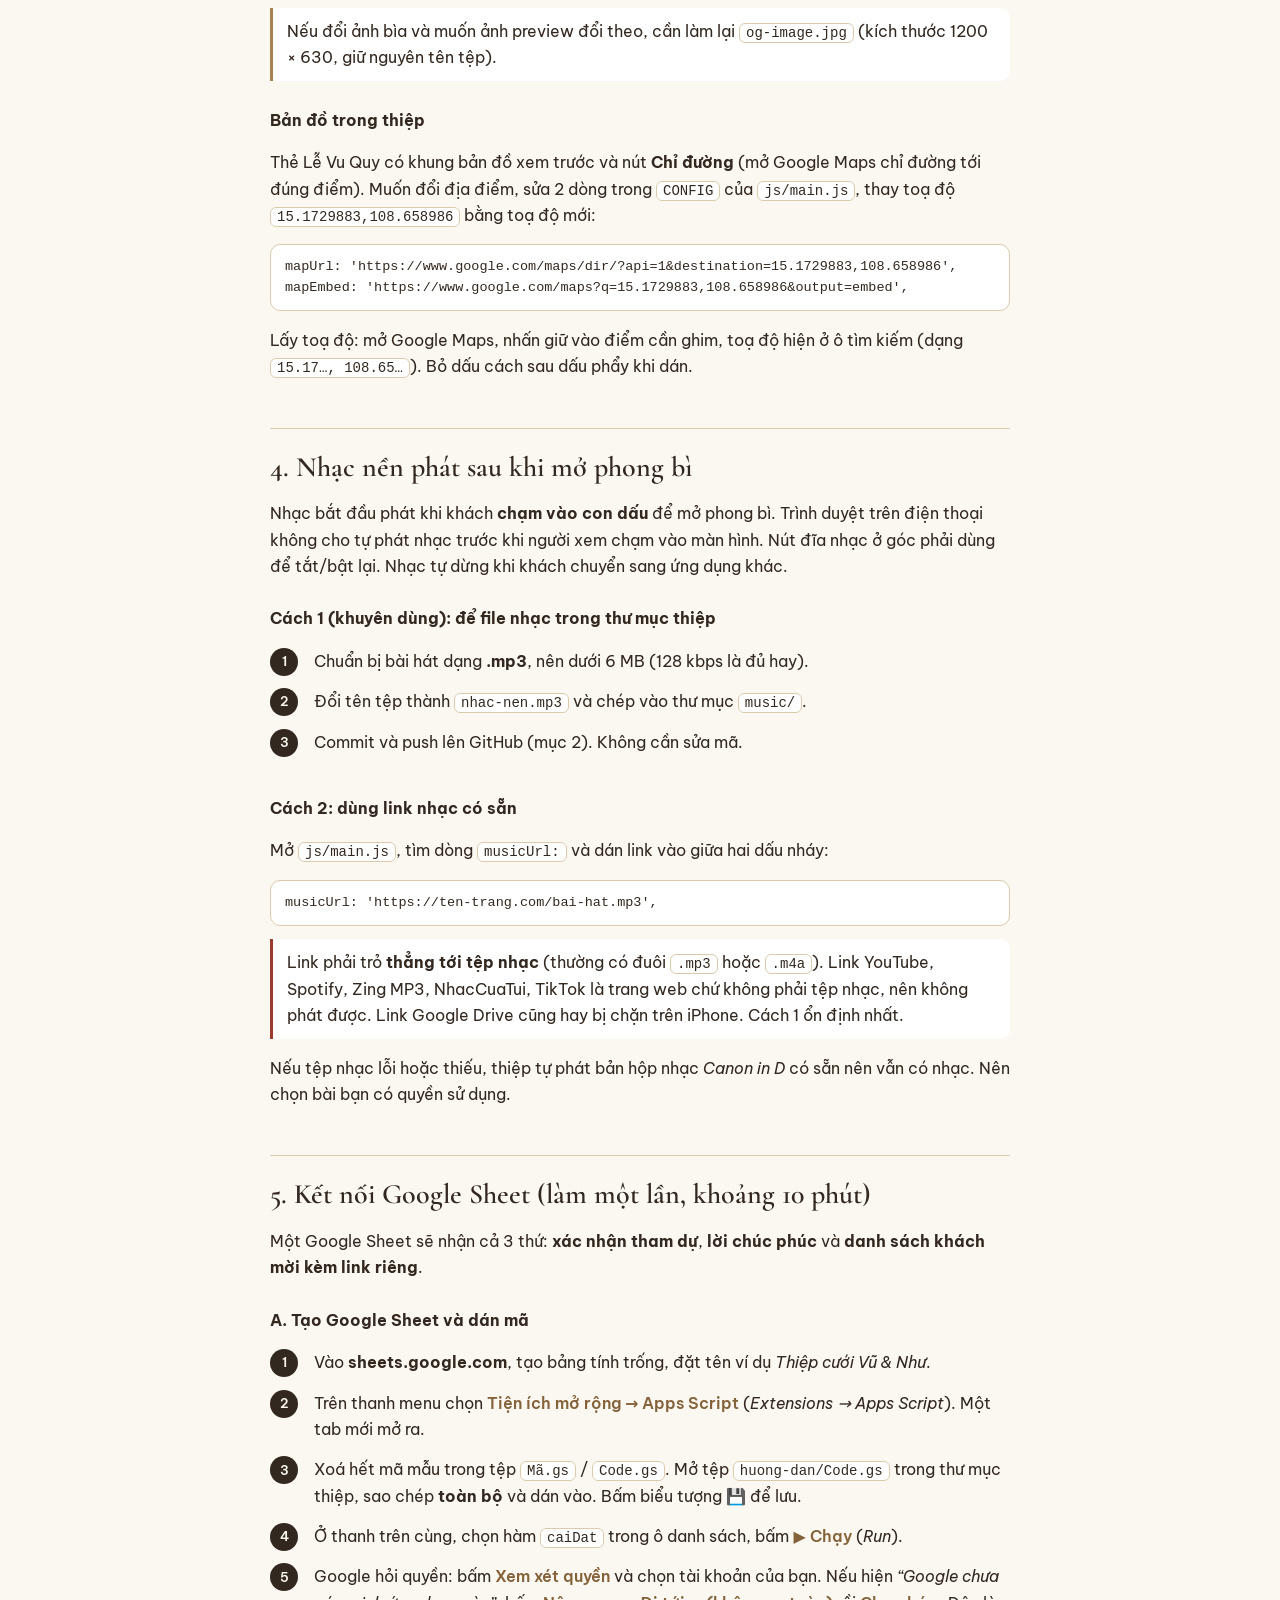
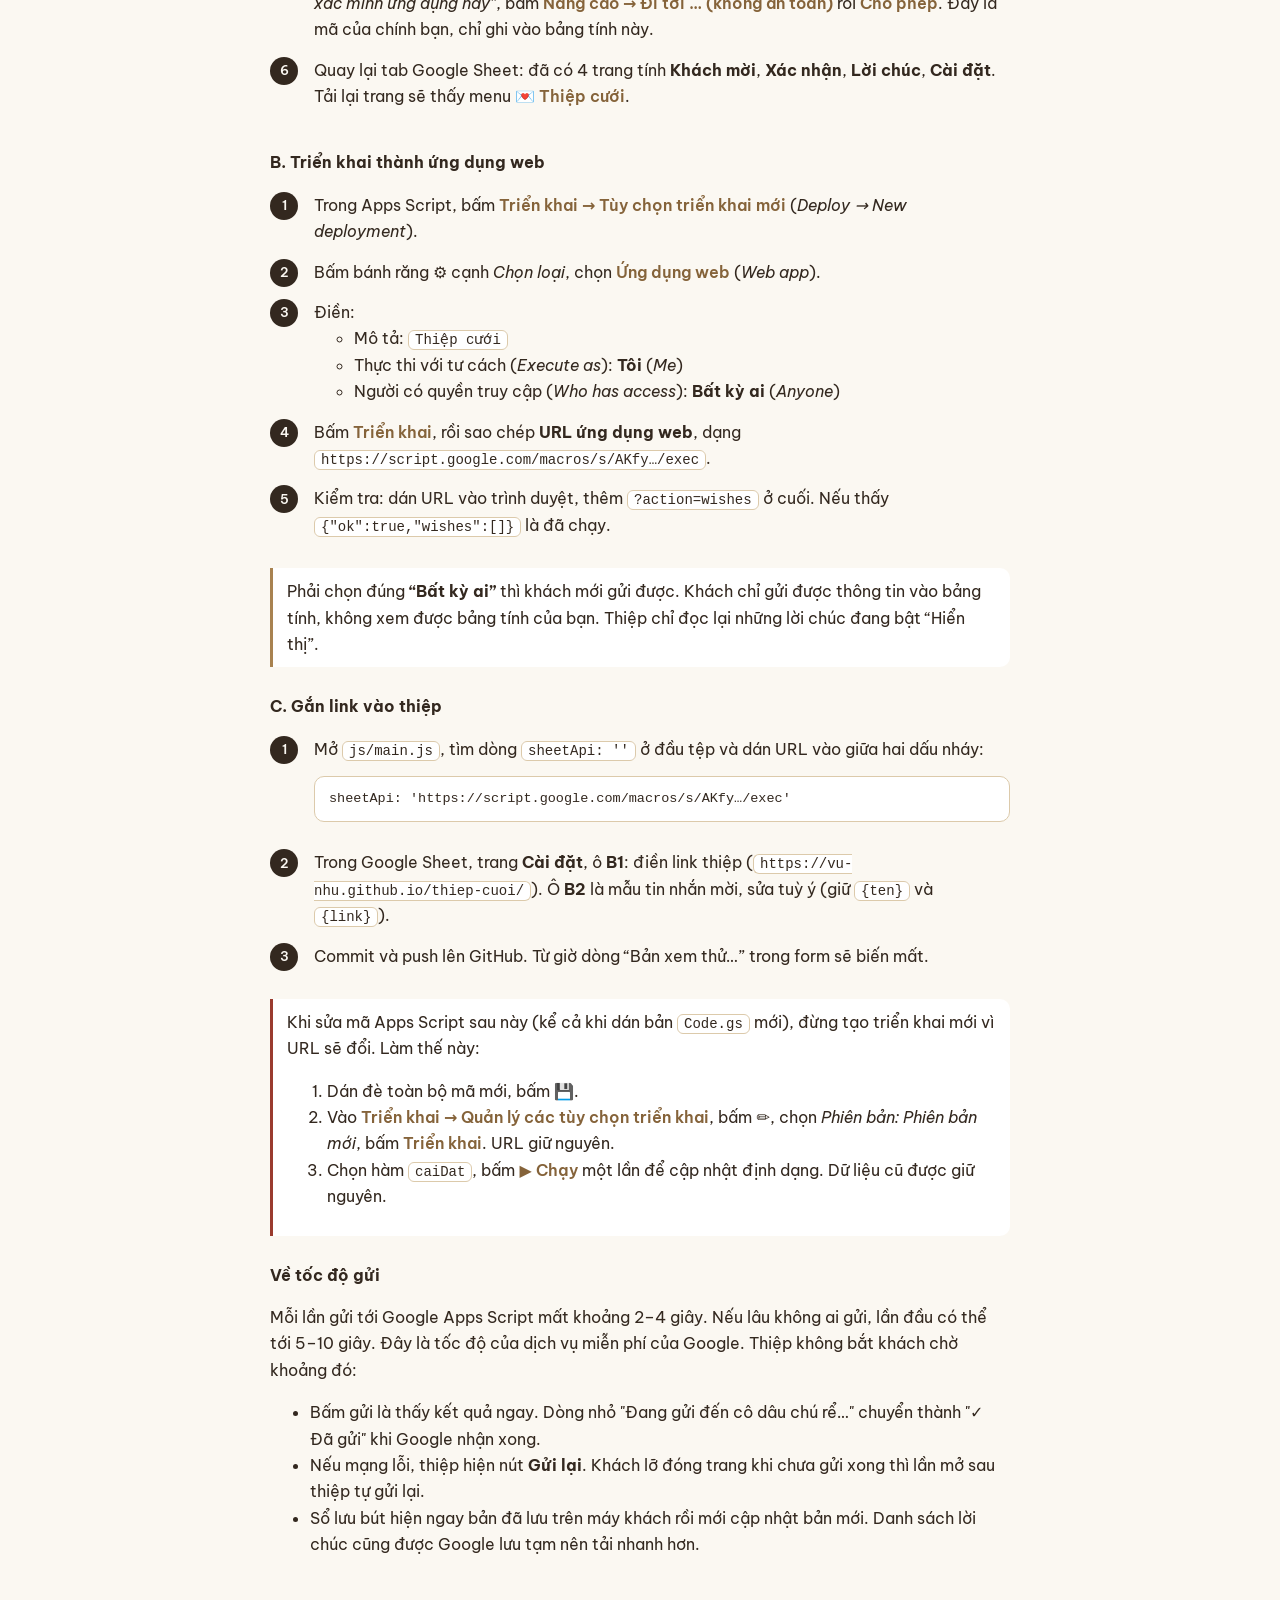
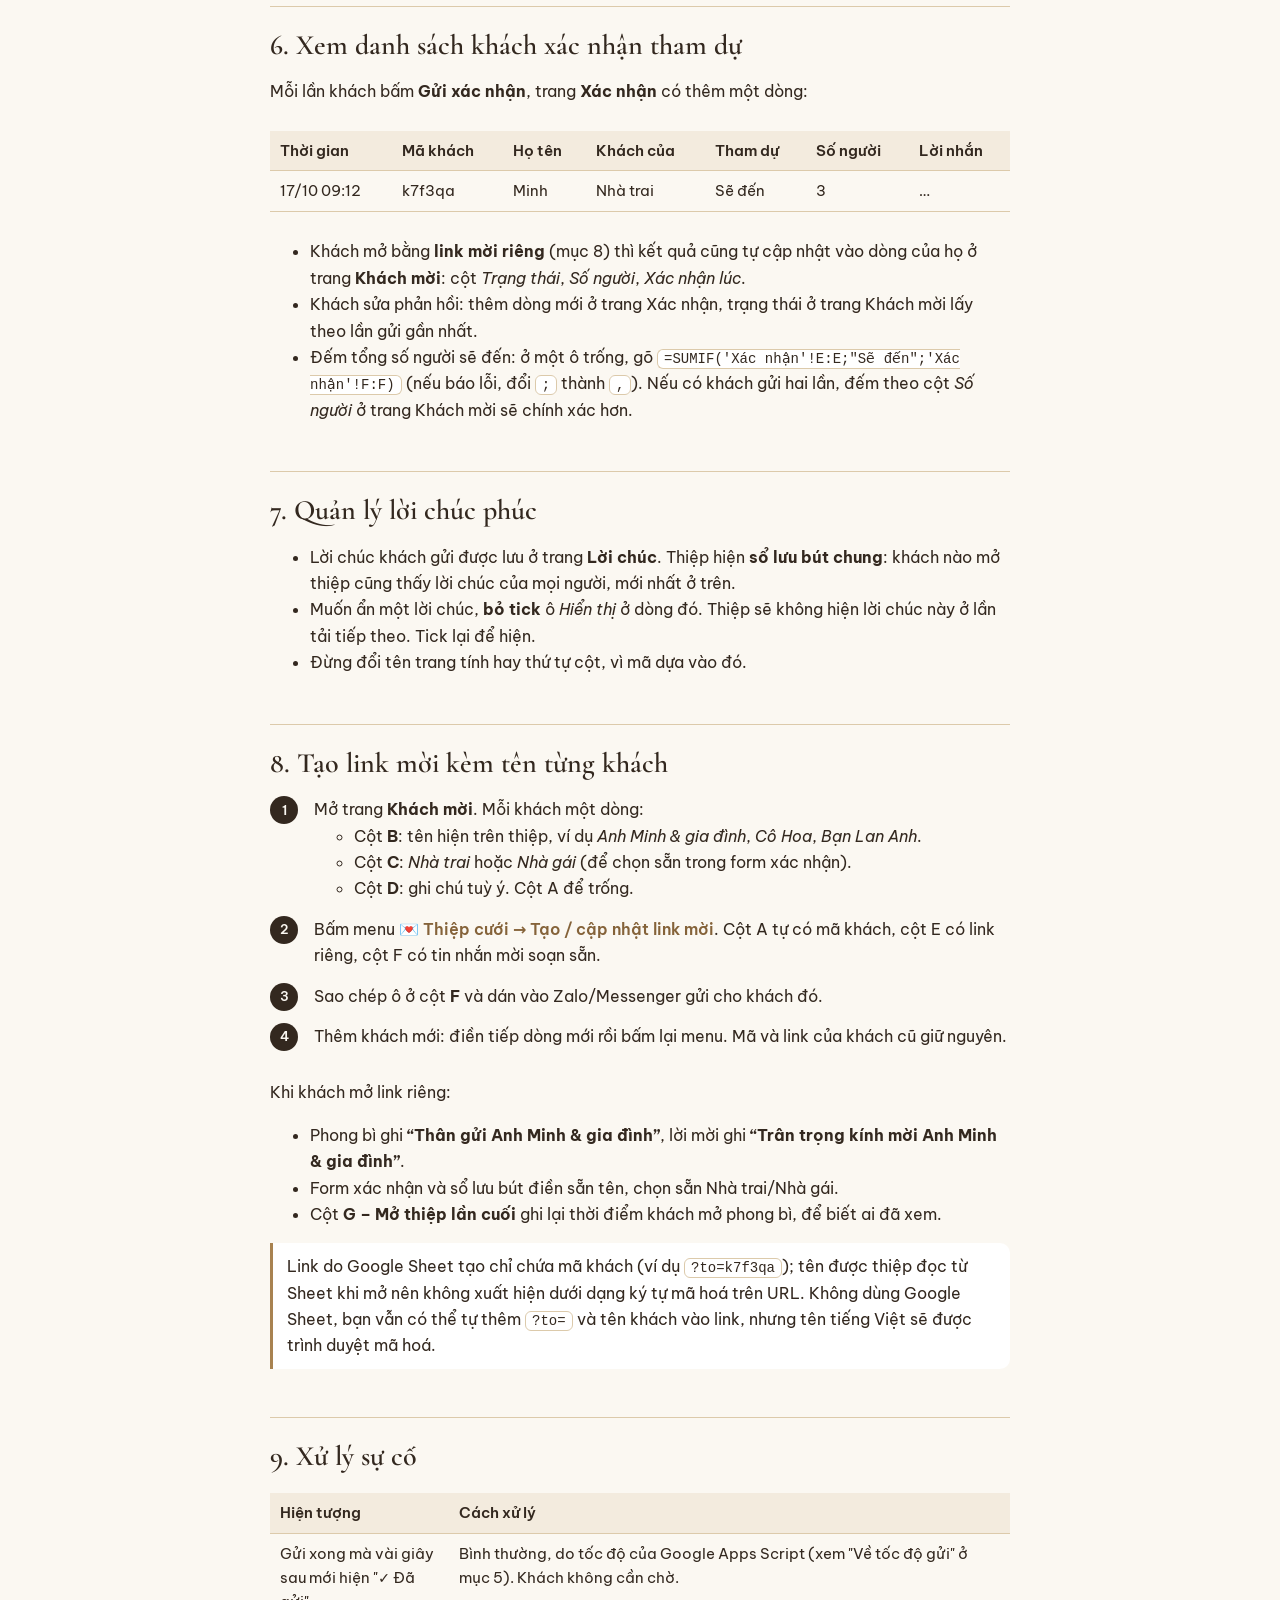
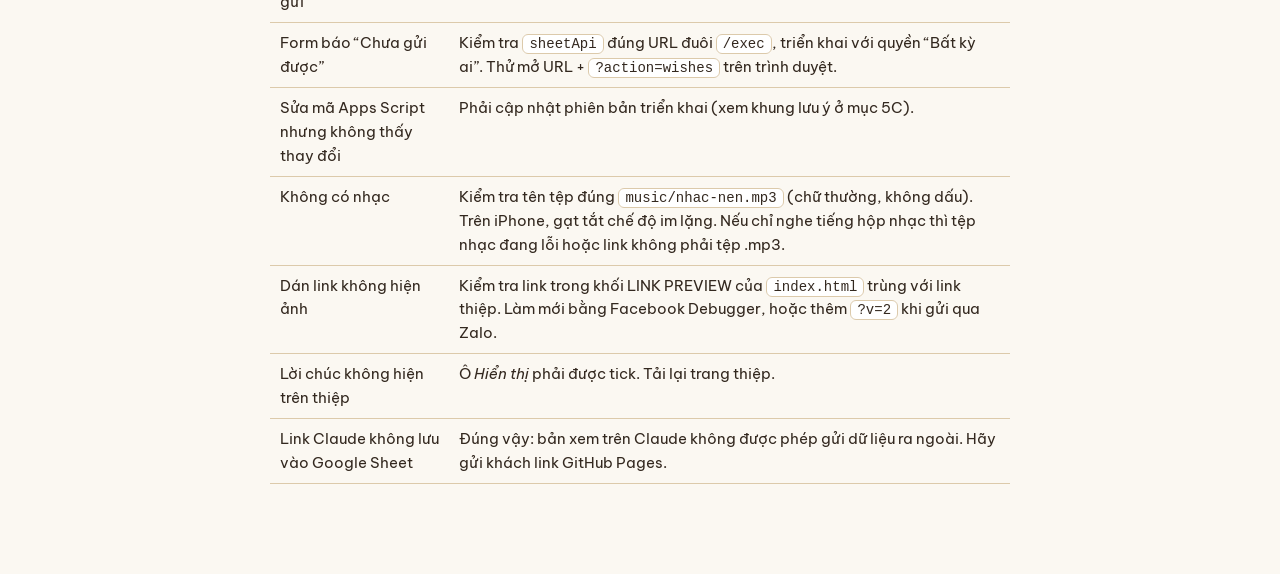
==== commit c9af25f8: "Dùng mã khách cho link mời" ====
--- a/huong-dan/HUONG-DAN.html
+++ b/huong-dan/HUONG-DAN.html
@@ -221,7 +221,7 @@
   <li>Form xác nhận và sổ lưu bút điền sẵn tên, chọn sẵn Nhà trai/Nhà gái.</li>
   <li>Cột <strong>G – Mở thiệp lần cuối</strong> ghi lại thời điểm khách mở phong bì, để biết ai đã xem.</li>
 </ul>
-<div class="note">Không dùng Google Sheet vẫn tự làm link riêng được: thêm <code>?to=</code> và tên khách vào cuối link, viết dấu cách là <code>%20</code>. Ví dụ <code>https://vu-nhu.github.io/thiep-cuoi/?to=Cô%20Hoa</code>.</div>
+<div class="note">Link do Google Sheet tạo chỉ chứa mã khách (ví dụ <code>?to=k7f3qa</code>); tên được thiệp đọc từ Sheet khi mở nên không xuất hiện dưới dạng ký tự mã hoá trên URL. Không dùng Google Sheet, bạn vẫn có thể tự thêm <code>?to=</code> và tên khách vào link, nhưng tên tiếng Việt sẽ được trình duyệt mã hoá.</div>
 
 <h2 id="su-co">9. Xử lý sự cố</h2>
 <div class="wrap"><table>
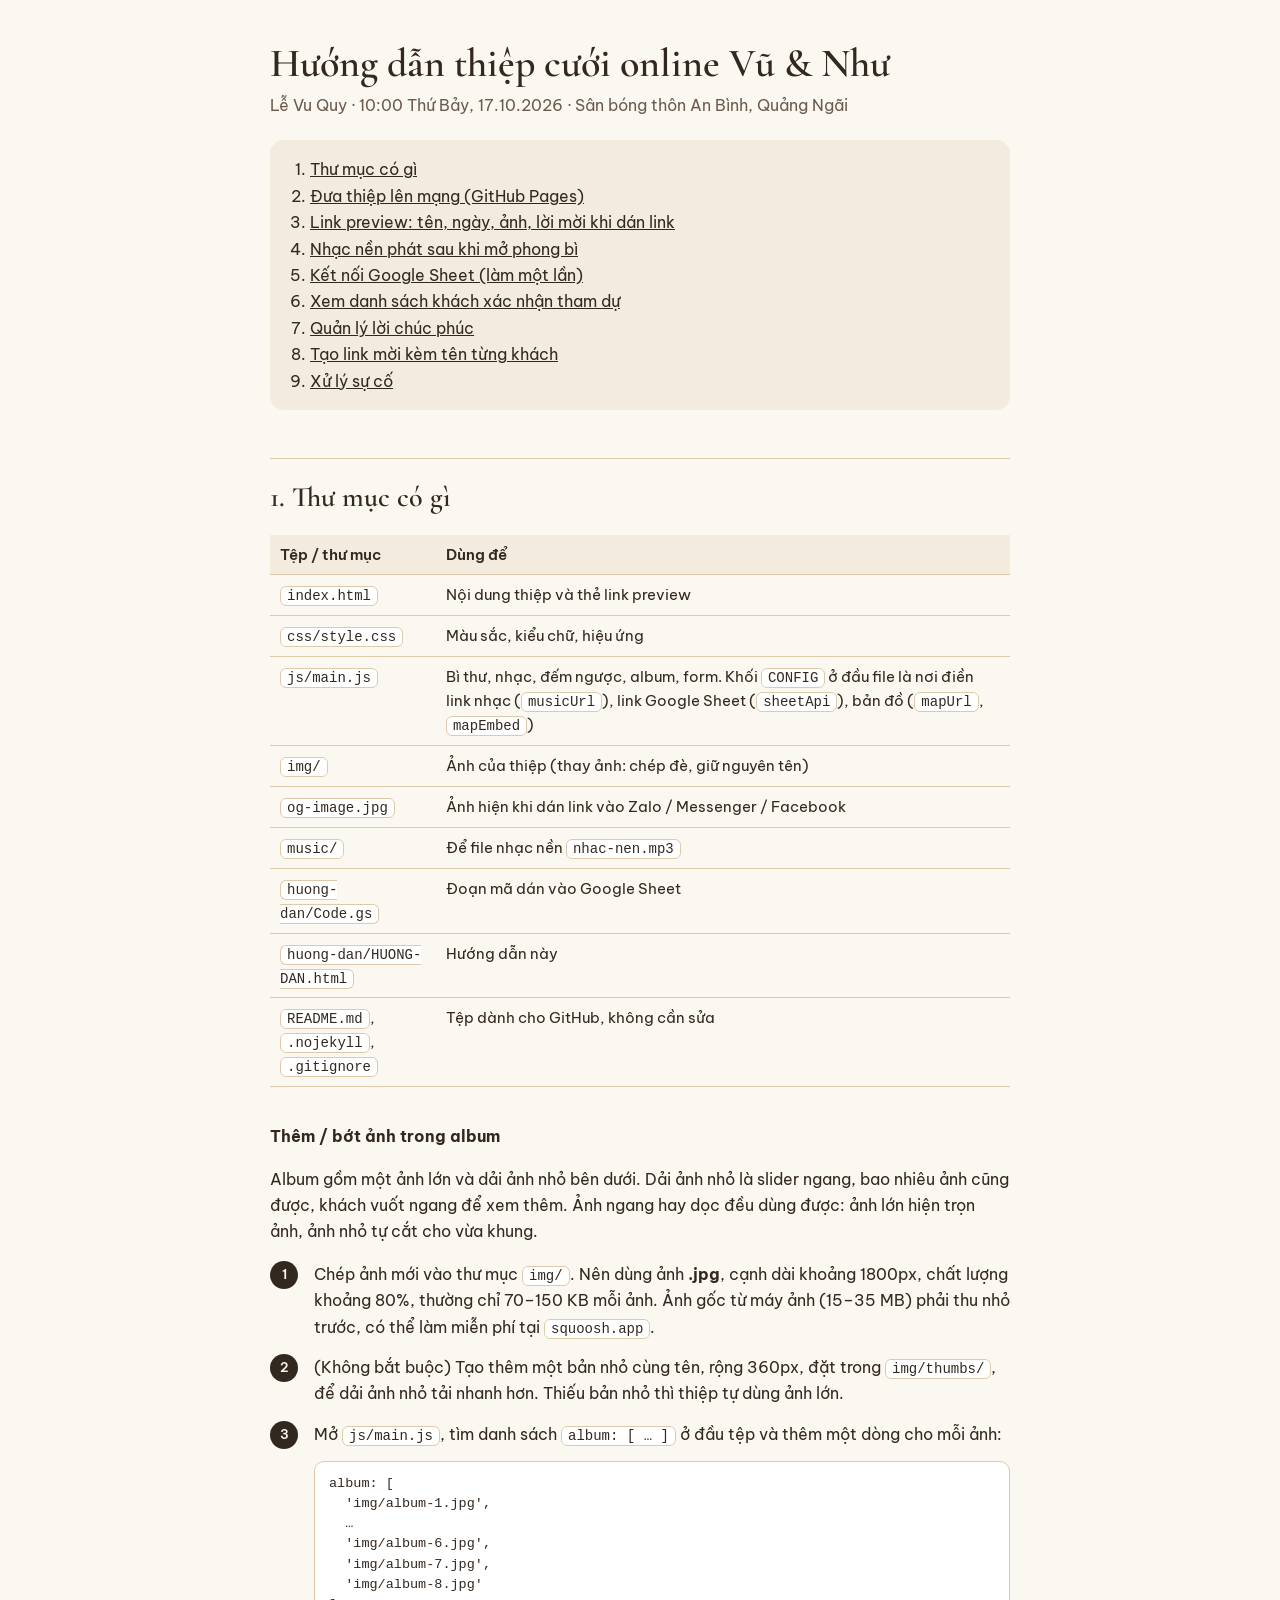
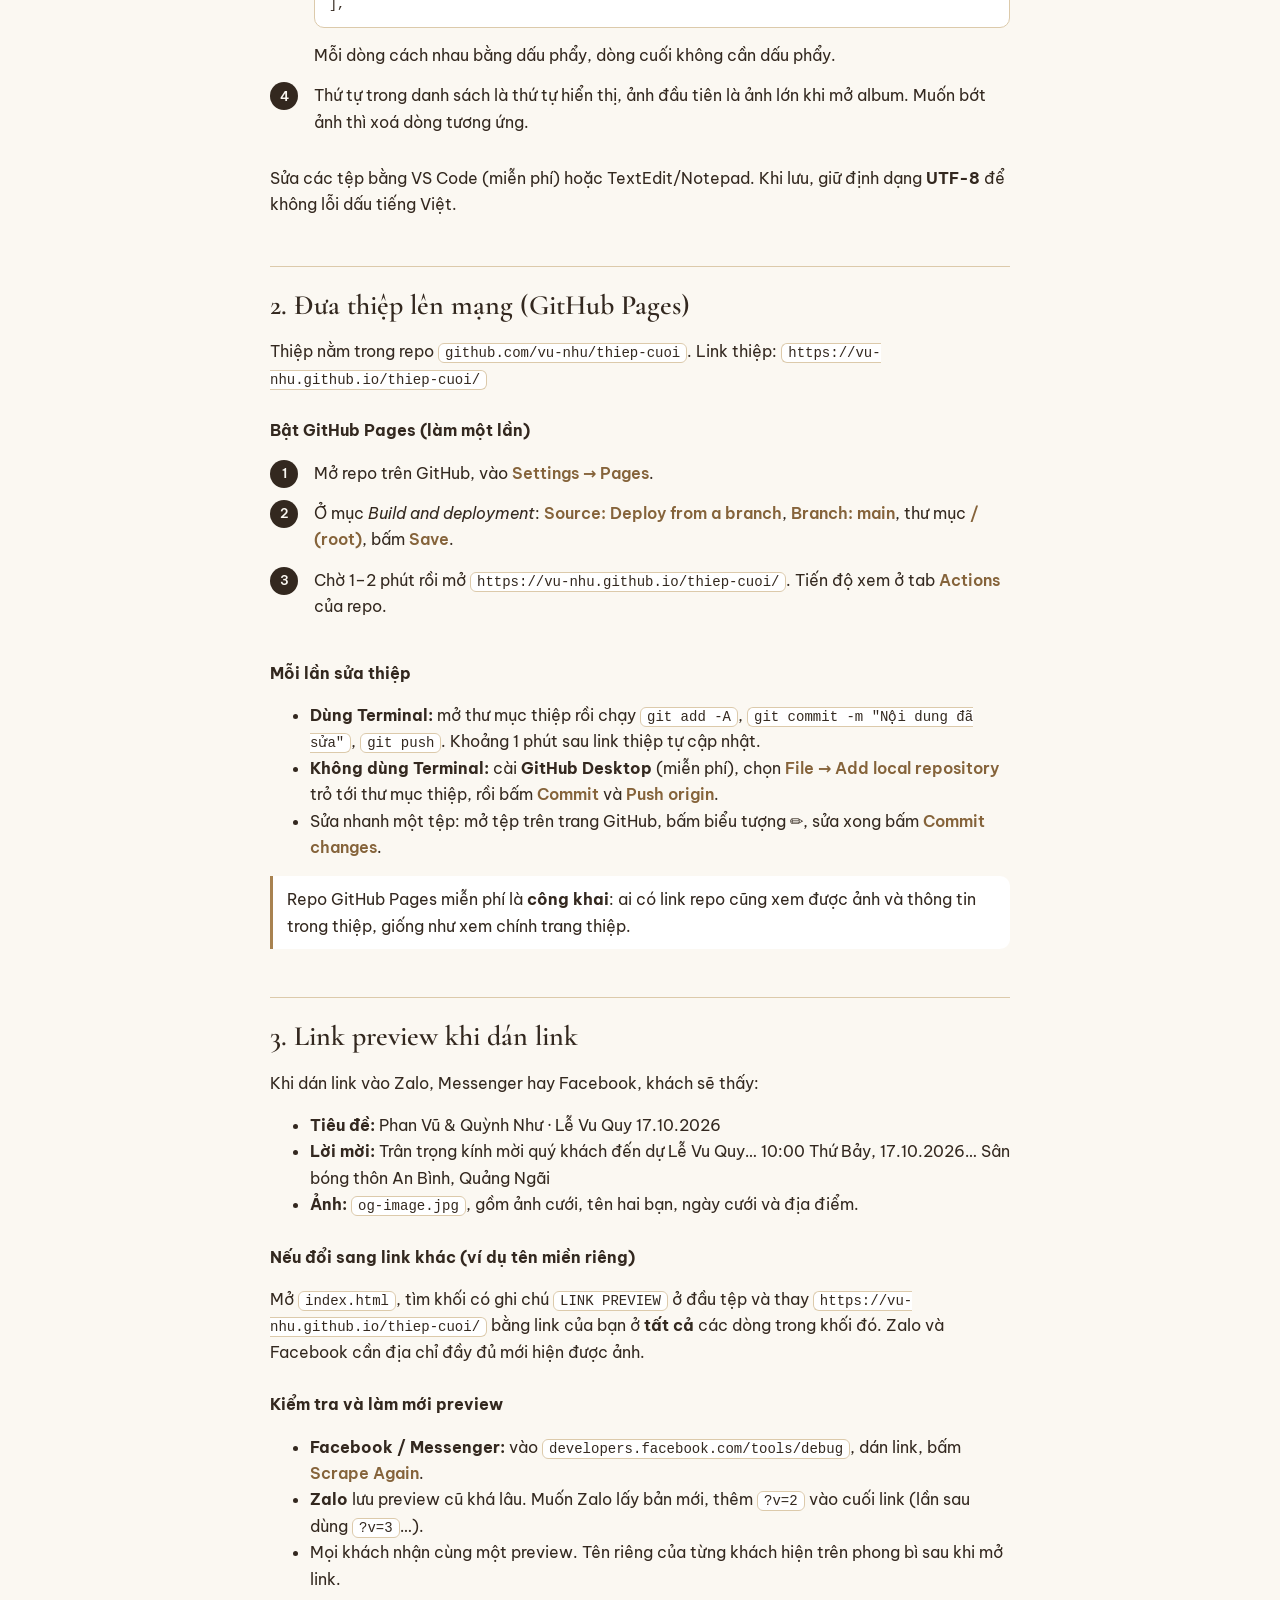
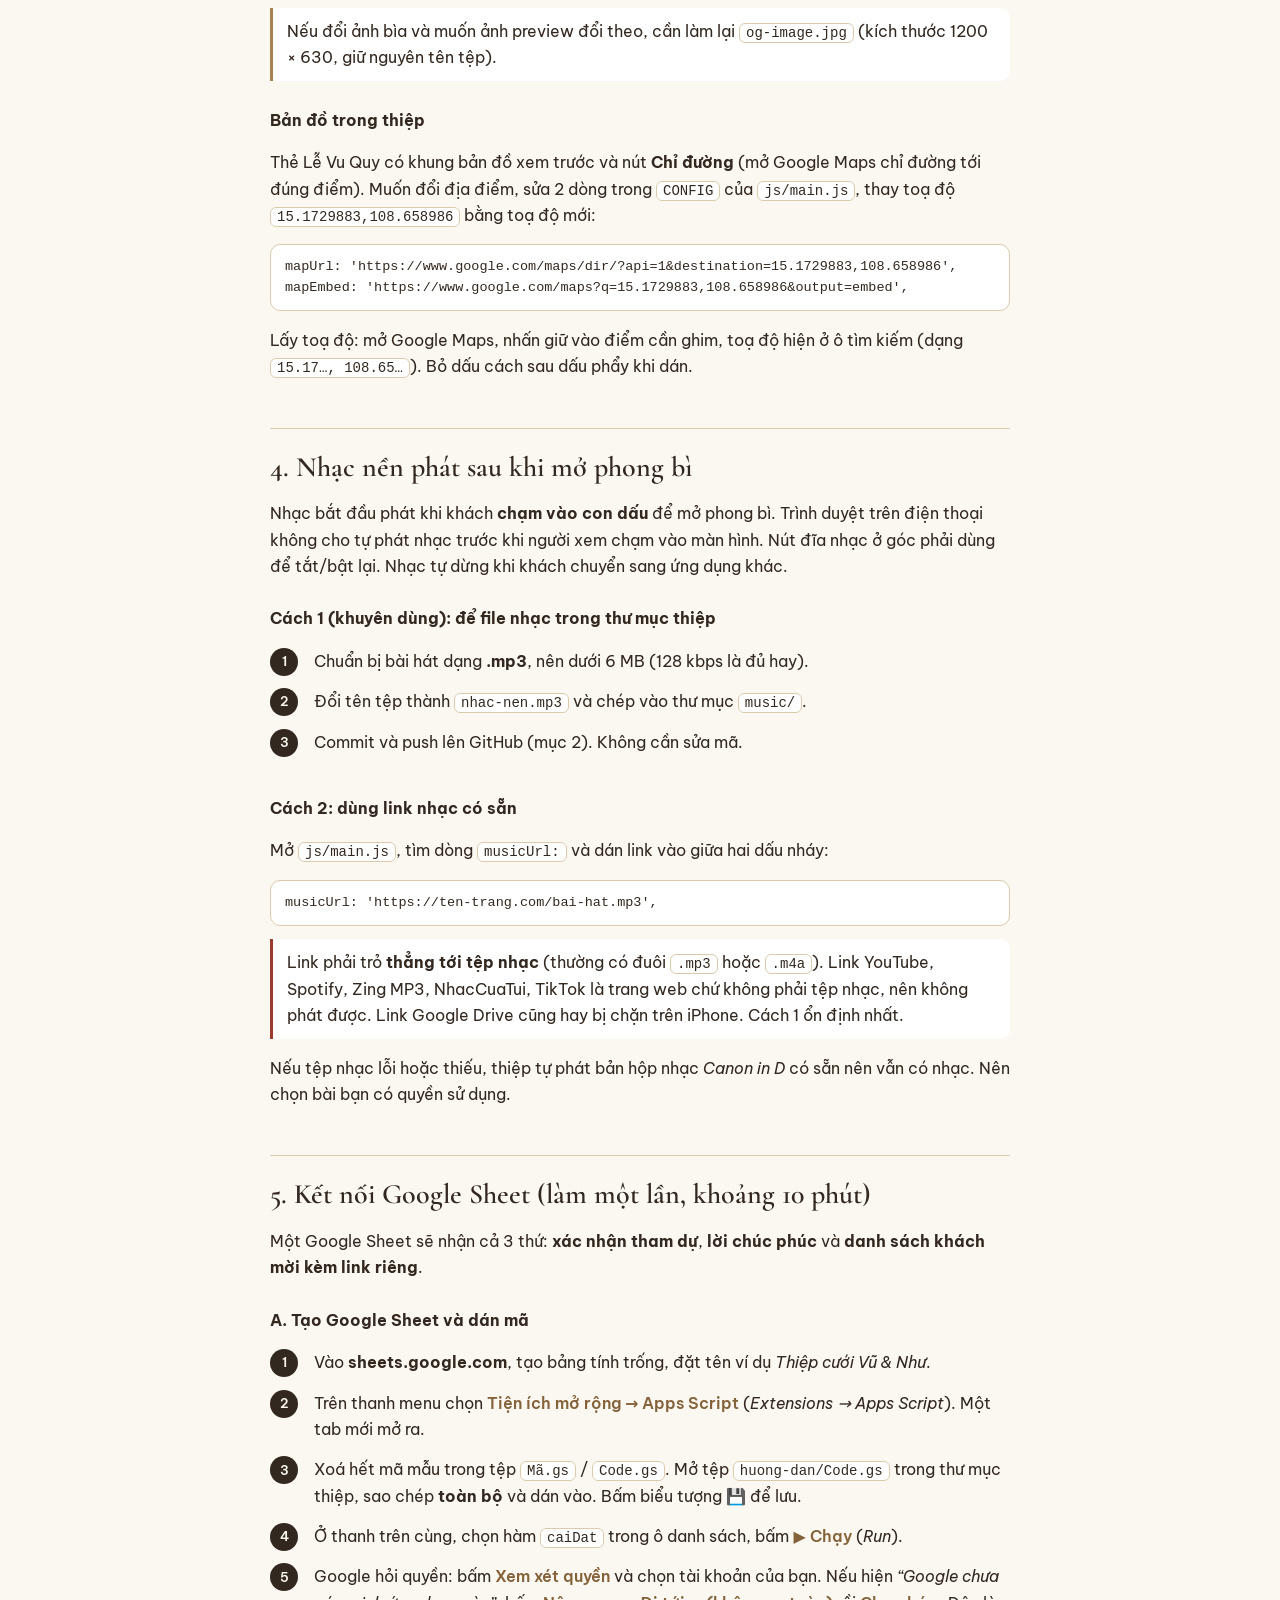
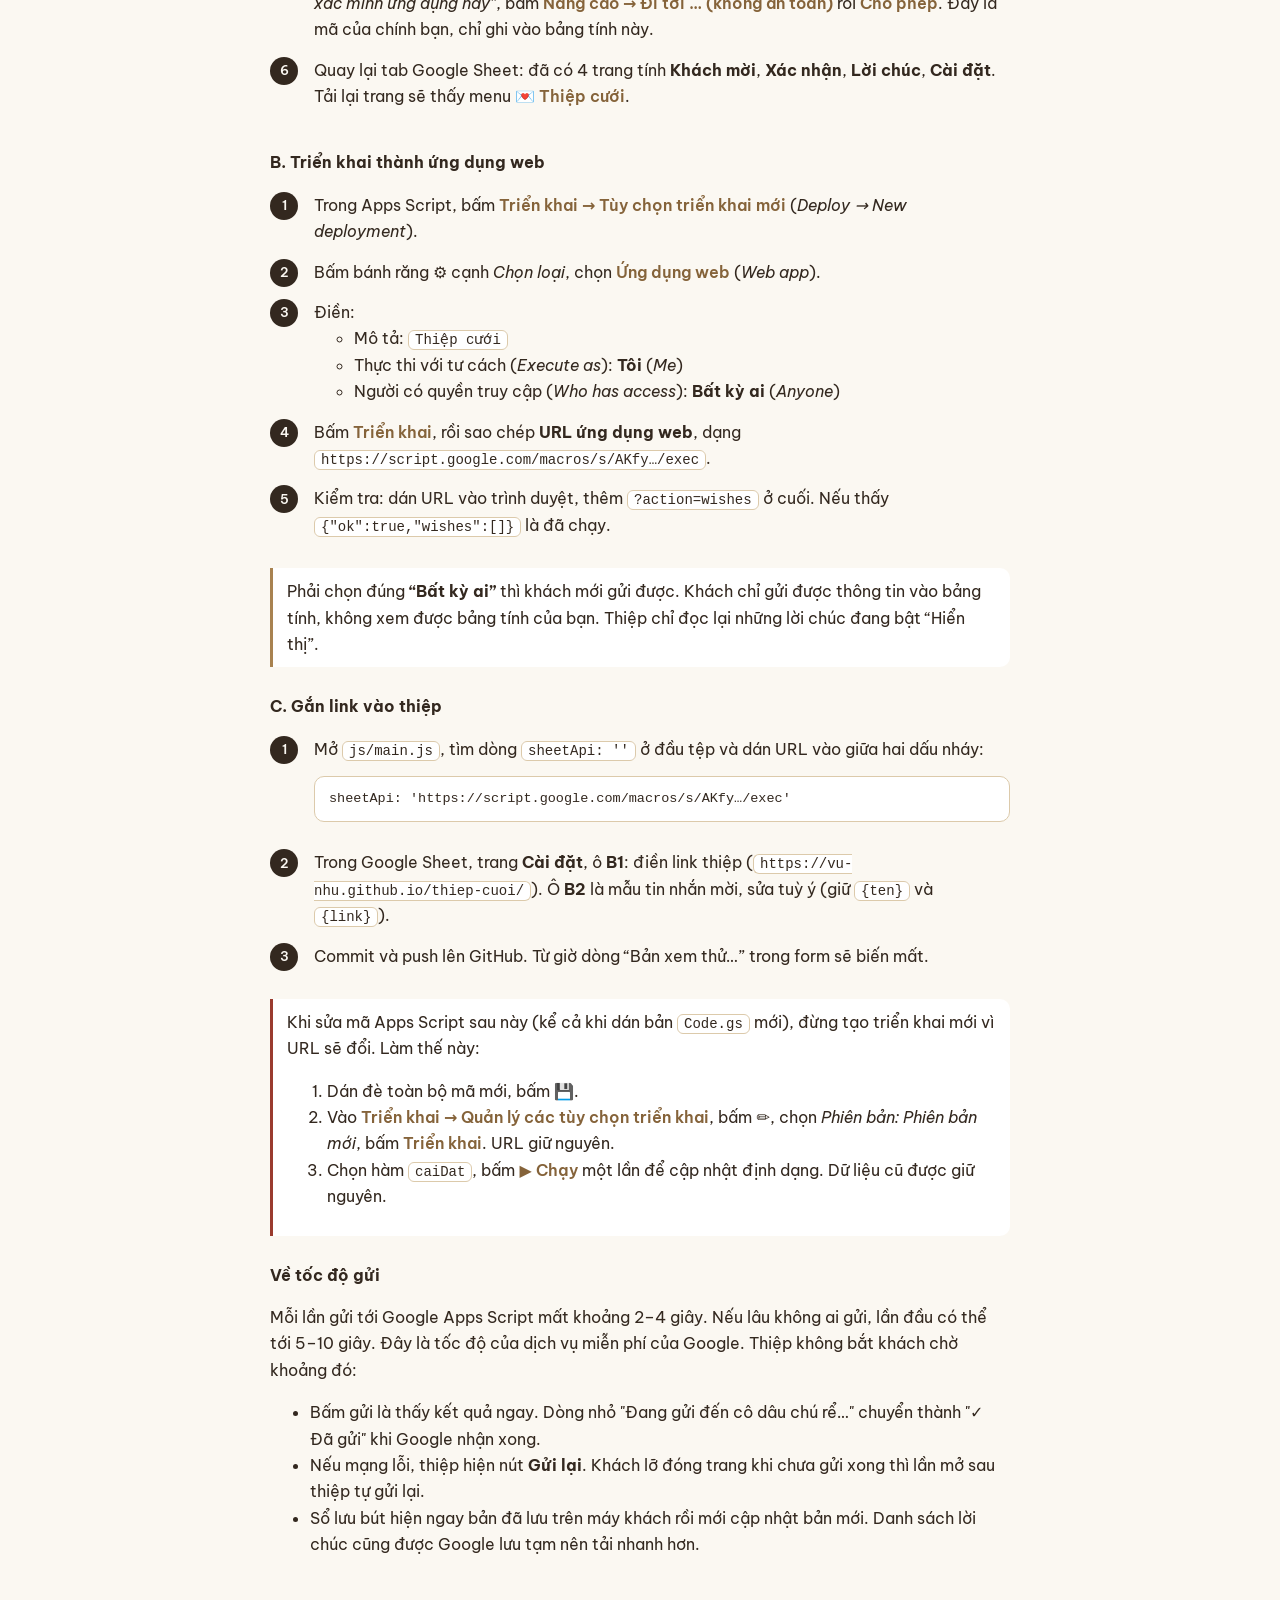
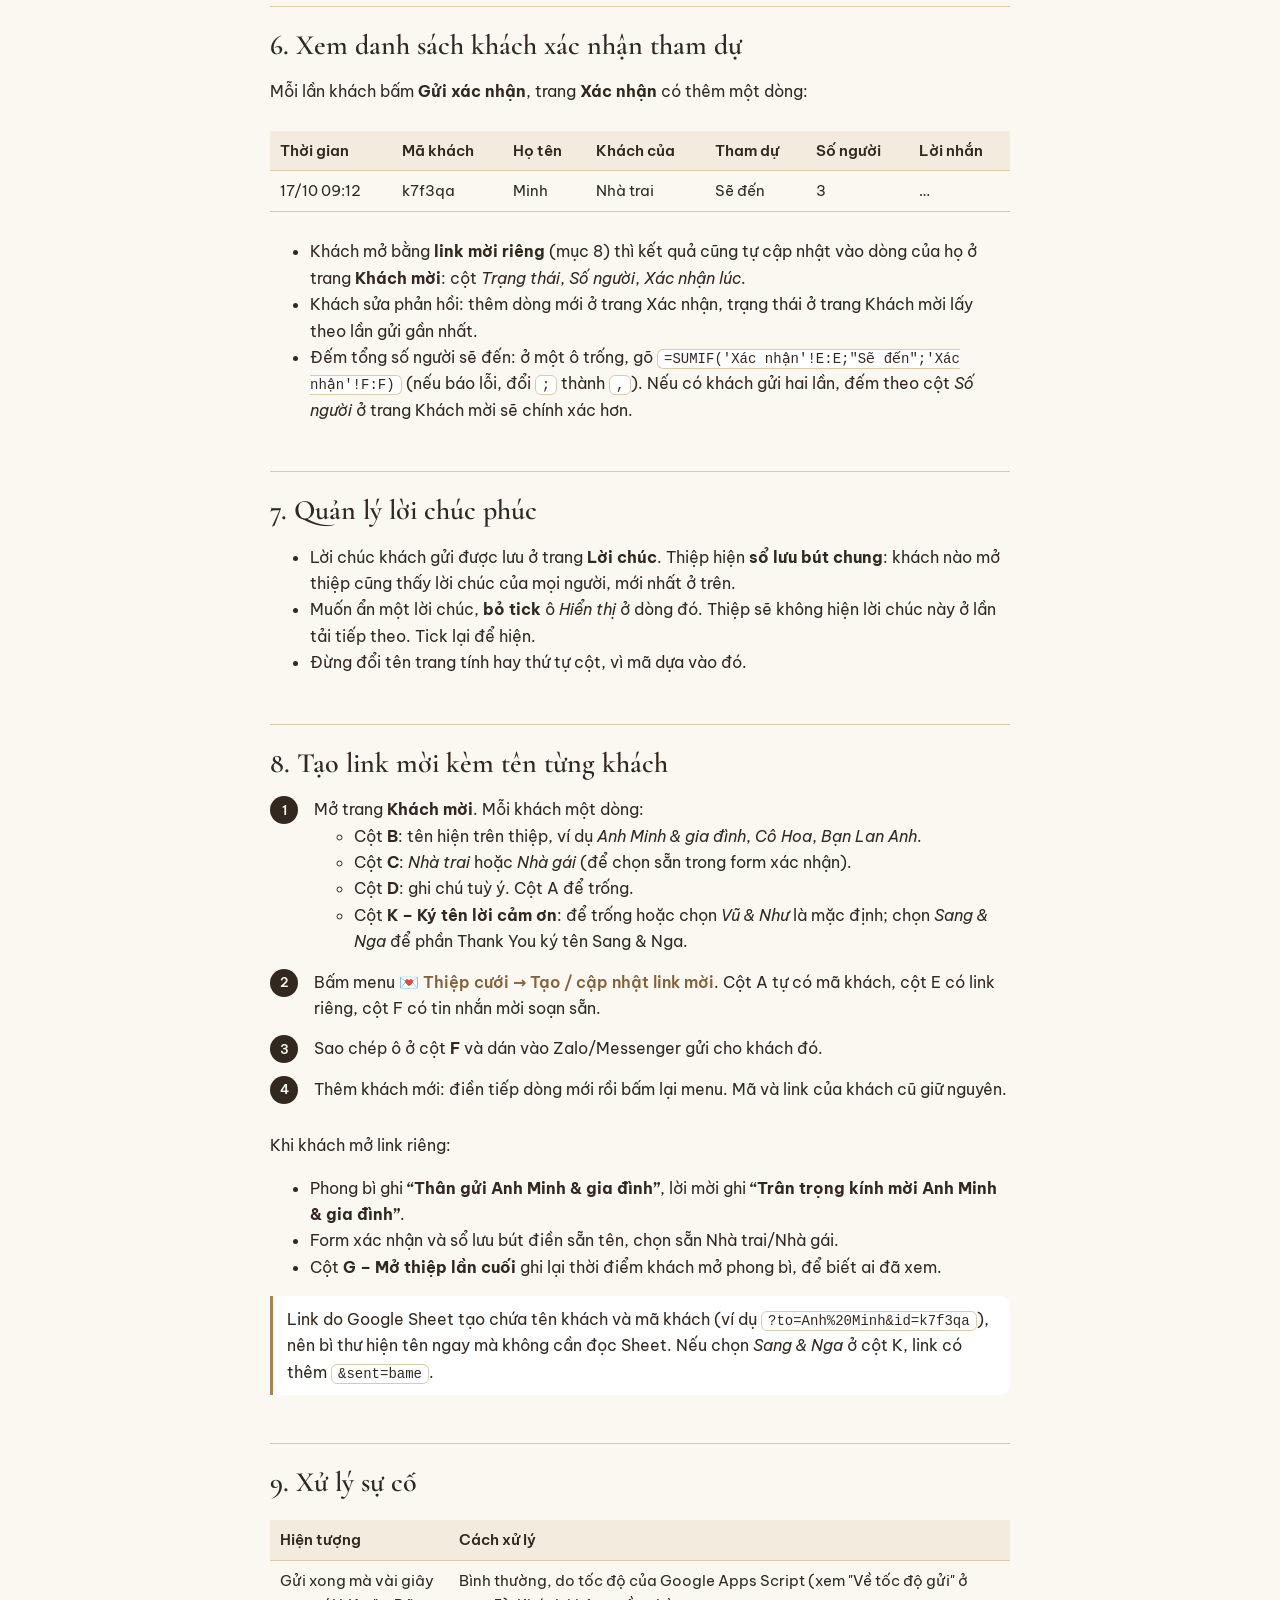
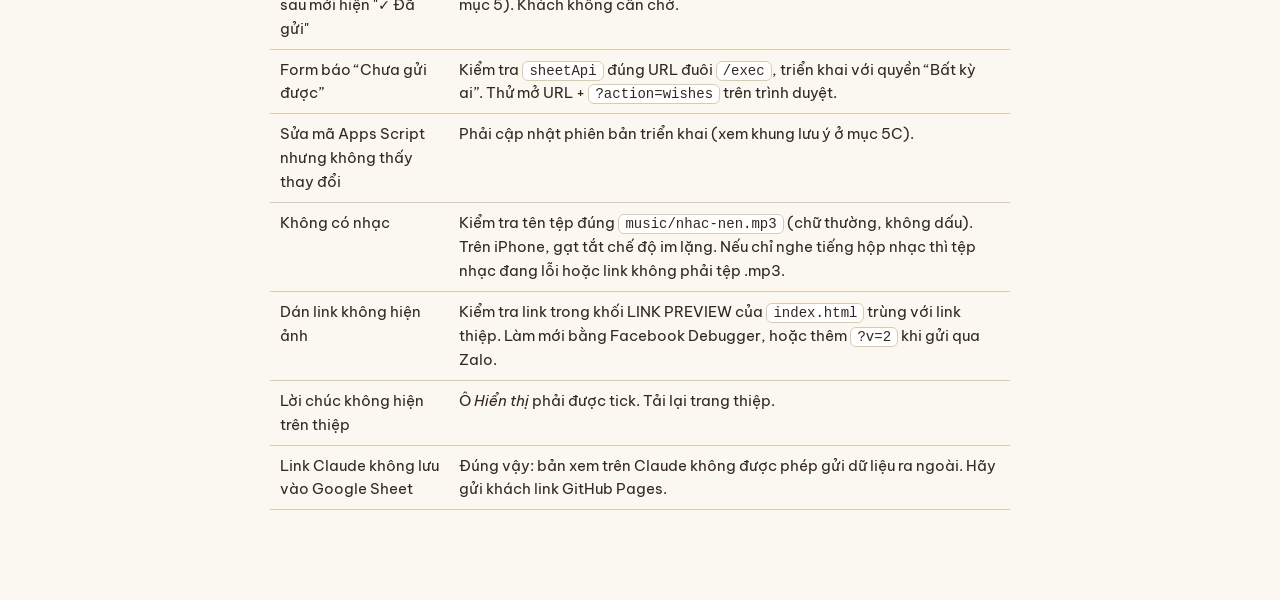
==== commit 1c1f7fb2: "Cập nhật link mời và chữ ký cảm ơn" ====
--- a/huong-dan/HUONG-DAN.html
+++ b/huong-dan/HUONG-DAN.html
@@ -100,7 +100,7 @@
 <p>Khi dán link vào Zalo, Messenger hay Facebook, khách sẽ thấy:</p>
 <ul>
   <li><strong>Tiêu đề:</strong> Phan Vũ &amp; Quỳnh Như · Lễ Vu Quy 17.10.2026</li>
-  <li><strong>Lời mời:</strong> Trân trọng kính mời bạn đến dự Lễ Vu Quy… 10:00 Thứ Bảy, 17.10.2026… Sân bóng thôn An Bình, Quảng Ngãi</li>
+  <li><strong>Lời mời:</strong> Trân trọng kính mời quý khách đến dự Lễ Vu Quy… 10:00 Thứ Bảy, 17.10.2026… Sân bóng thôn An Bình, Quảng Ngãi</li>
   <li><strong>Ảnh:</strong> <code>og-image.jpg</code>, gồm ảnh cưới, tên hai bạn, ngày cưới và địa điểm.</li>
 </ul>
 <h3>Nếu đổi sang link khác (ví dụ tên miền riêng)</h3>
@@ -209,6 +209,7 @@
       <li>Cột <strong>B</strong>: tên hiện trên thiệp, ví dụ <em>Anh Minh &amp; gia đình</em>, <em>Cô Hoa</em>, <em>Bạn Lan Anh</em>.</li>
       <li>Cột <strong>C</strong>: <em>Nhà trai</em> hoặc <em>Nhà gái</em> (để chọn sẵn trong form xác nhận).</li>
       <li>Cột <strong>D</strong>: ghi chú tuỳ ý. Cột A để trống.</li>
+      <li>Cột <strong>K – Ký tên lời cảm ơn</strong>: để trống hoặc chọn <em>Vũ &amp; Như</em> là mặc định; chọn <em>Sang &amp; Nga</em> để phần Thank You ký tên Sang &amp; Nga.</li>
     </ul>
   </li>
   <li>Bấm menu <span class="menu">💌 Thiệp cưới → Tạo / cập nhật link mời</span>. Cột A tự có mã khách, cột E có link riêng, cột F có tin nhắn mời soạn sẵn.</li>
@@ -221,7 +222,7 @@
   <li>Form xác nhận và sổ lưu bút điền sẵn tên, chọn sẵn Nhà trai/Nhà gái.</li>
   <li>Cột <strong>G – Mở thiệp lần cuối</strong> ghi lại thời điểm khách mở phong bì, để biết ai đã xem.</li>
 </ul>
-<div class="note">Link do Google Sheet tạo chỉ chứa mã khách (ví dụ <code>?to=k7f3qa</code>); tên được thiệp đọc từ Sheet khi mở nên không xuất hiện dưới dạng ký tự mã hoá trên URL. Không dùng Google Sheet, bạn vẫn có thể tự thêm <code>?to=</code> và tên khách vào link, nhưng tên tiếng Việt sẽ được trình duyệt mã hoá.</div>
+<div class="note">Link do Google Sheet tạo chứa tên khách và mã khách (ví dụ <code>?to=Anh%20Minh&amp;id=k7f3qa</code>), nên bì thư hiện tên ngay mà không cần đọc Sheet. Nếu chọn <em>Sang &amp; Nga</em> ở cột K, link có thêm <code>&amp;sent=bame</code>.</div>
 
 <h2 id="su-co">9. Xử lý sự cố</h2>
 <div class="wrap"><table>
